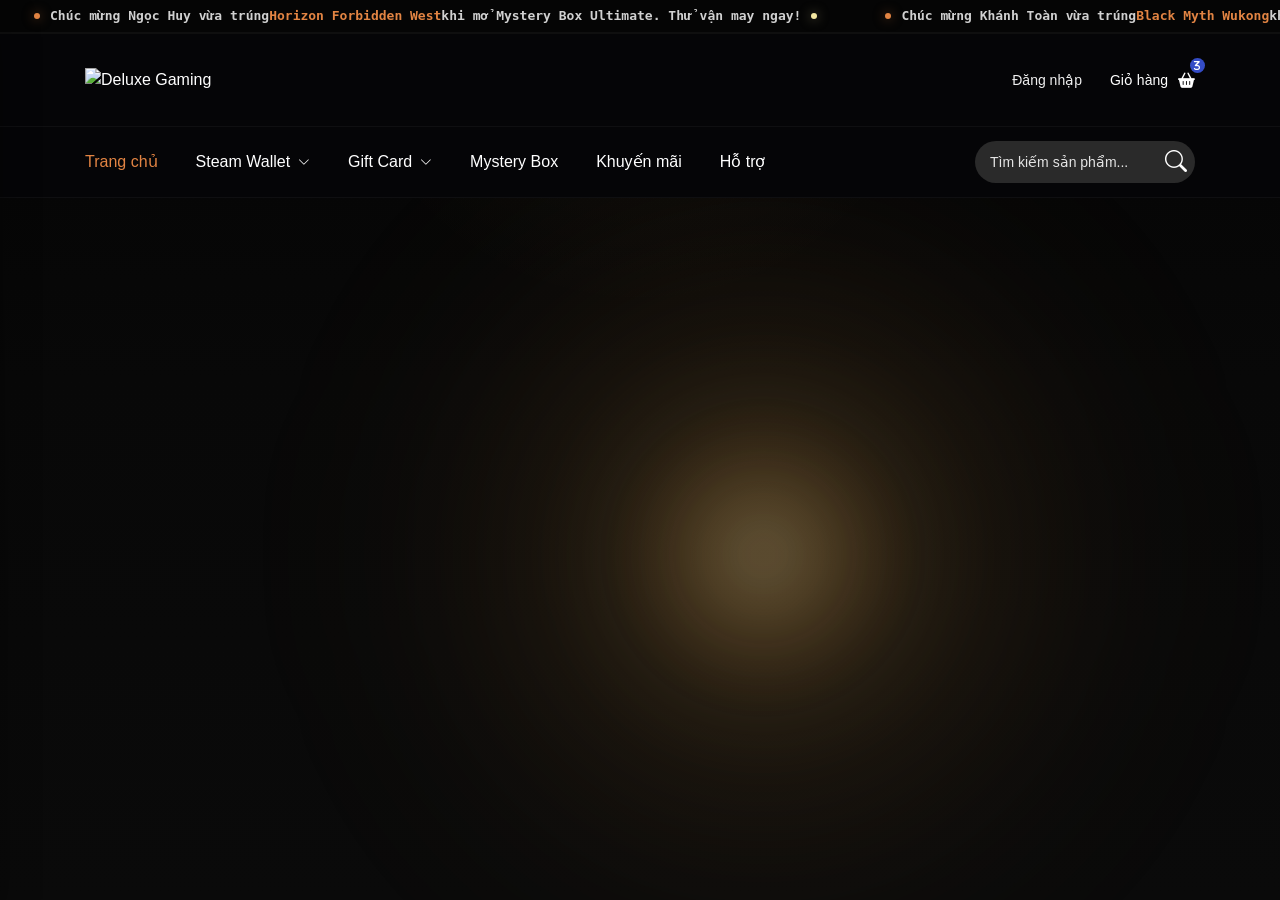
==== index.html @ 5db1a5bf "Add animated ambient glow background effect" ====
<!doctype html>
<html lang="vi">
  <head>
    <meta charset="UTF-8" />
    <meta name="viewport" content="width=device-width, initial-scale=1.0" />
    <title>Deluxe Gaming</title>
    <link rel="icon" type="image/png" href="./assets/img/logo.png" />

    <link
      href="https://cdn.jsdelivr.net/npm/bootstrap@5.3.3/dist/css/bootstrap.min.css"
      rel="stylesheet"
    />
    <link
      rel="stylesheet"
      href="https://cdn.jsdelivr.net/npm/bootstrap-icons@1.11.3/font/bootstrap-icons.min.css"
    />
    <link
      rel="stylesheet"
      href="https://cdnjs.cloudflare.com/ajax/libs/font-awesome/6.5.2/css/all.min.css"
    />

    <link rel="stylesheet" href="style.css" />
  </head>
  <body>
    <div class="ambient-glow" aria-hidden="true">
      <span class="ambient-glow__halo"></span>
      <span class="ambient-glow__core"></span>
    </div>

    <div class="page-shell">
      <header id="header" class="header-wrapper">
      <div id="top-bar" class="header-top hide-for-sticky nav-dark">
        <div class="topbar">
          <div class="marquee" aria-label="Thông báo người dùng trúng thưởng">
            <div class="marquee-track">
              <span class="marquee-item">
                Chúc mừng Ngọc Huy vừa trúng
                <strong>Horizon Forbidden West</strong> khi mở Mystery Box
                Ultimate. Thử vận may ngay!
              </span>
              <span class="marquee-item">
                Chúc mừng Khánh Toàn vừa trúng
                <strong>Black Myth Wukong</strong> khi mở Mystery Box Ultimate.
                Thử vận may ngay!
              </span>
              <span class="marquee-item">
                Chúc mừng Minh Khang vừa trúng
                <strong>Assassin's Creed Mirage</strong> khi mở Mystery Box
                Ultimate. Thử vận may ngay!
              </span>
              <span class="marquee-item">
                Chúc mừng Quốc Bảo vừa trúng
                <strong>God of War Ragnarok</strong> khi mở Mystery Box
                Ultimate. Thử vận may ngay!
              </span>

              <span class="marquee-item">
                Chúc mừng Ngọc Huy vừa trúng
                <strong>Horizon Forbidden West</strong> khi mở Mystery Box
                Ultimate. Thử vận may ngay!
              </span>
              <span class="marquee-item">
                Chúc mừng Khánh Toàn vừa trúng
                <strong>Black Myth Wukong</strong> khi mở Mystery Box Ultimate.
                Thử vận may ngay!
              </span>
              <span class="marquee-item">
                Chúc mừng Minh Khang vừa trúng
                <strong>Assassin's Creed Mirage</strong> khi mở Mystery Box
                Ultimate. Thử vận may ngay!
              </span>
              <span class="marquee-item">
                Chúc mừng Quốc Bảo vừa trúng
                <strong>God of War Ragnarok</strong> khi mở Mystery Box
                Ultimate. Thử vận may ngay!
              </span>
            </div>
          </div>
        </div>
      </div>

      <div id="masthead" class="header-main hide-for-sticky nav-dark">
        <div
          class="header-inner flex-row container logo-left medium-logo-center"
          role="navigation"
          aria-label="Điều hướng chính"
        >
          <div class="flex-col show-for-medium flex-left">
            <ul class="mobile-nav nav nav-left">
              <li class="nav-icon has-icon">
                <button
                  id="mobileMenuToggle"
                  class="menu-toggle-btn"
                  type="button"
                  aria-label="Mở menu"
                  aria-controls="mobileDrawer"
                  aria-expanded="false"
                >
                  <i class="bi bi-list"></i>
                </button>
              </li>
            </ul>
          </div>

          <div id="logo" class="flex-col logo">
            <a href="/" title="Deluxe Gaming" rel="home" class="logo-link">
              <img
                src="https://deluxegaming.vn/wp-content/uploads/2025/11/logo-deluxe-1024x202.png"
                alt="Deluxe Gaming"
                class="header_logo header-logo"
              />
            </a>
          </div>

          <div class="flex-col hide-for-medium flex-left flex-grow">
            <ul class="header-nav header-nav-main nav nav-left"></ul>
          </div>

          <div class="flex-col hide-for-medium flex-right">
            <ul class="header-nav header-nav-main nav nav-right">
              <li class="account-item has-icon">
                <a
                  href="#"
                  class="nav-top-link nav-top-not-logged-in is-small"
                  title="Đăng nhập"
                >
                  <span>Đăng nhập</span>
                </a>
              </li>

              <li class="cart-item has-icon">
                <div class="header-button">
                  <a
                    href="#"
                    class="header-cart-link icon primary button circle is-small"
                    title="Giỏ hàng"
                  >
                    <span class="header-cart-title">Giỏ hàng</span>
                    <i
                      class="fa-solid fa-basket-shopping"
                      data-icon-label="3"
                    ></i>
                  </a>
                </div>
              </li>
            </ul>
          </div>

          <div class="flex-col show-for-medium flex-right">
            <ul class="mobile-nav nav nav-right">
              <li class="cart-item has-icon">
                <div class="header-button">
                  <a
                    href="#"
                    class="header-cart-link icon primary button circle is-small mobile-cart"
                    title="Giỏ hàng"
                  >
                    <i
                      class="fa-solid fa-basket-shopping"
                      data-icon-label="3"
                    ></i>
                  </a>
                </div>
              </li>
            </ul>
          </div>
        </div>
      </div>

      <div class="header-bottom">
        <div class="container wide-nav-inner">
          <nav class="wide-nav-nav" aria-label="Danh mục sản phẩm">
            <ul class="header-bottom-nav">
              <li>
                <a href="#" class="nav-link-item active">Trang chủ</a>
              </li>
              <li class="has-dropdown">
                <button class="nav-link-item dropdown-toggle-btn" type="button">
                  Steam Wallet
                  <i class="bi bi-chevron-down"></i>
                </button>
                <ul class="dropdown-menu-custom">
                  <li><a href="#">Nạp Steam 50K - 100K</a></li>
                  <li><a href="#">Nạp Steam 200K - 500K</a></li>
                  <li><a href="#">Nạp Steam Premium</a></li>
                </ul>
              </li>
              <li class="has-dropdown">
                <button class="nav-link-item dropdown-toggle-btn" type="button">
                  Gift Card
                  <i class="bi bi-chevron-down"></i>
                </button>
                <ul class="dropdown-menu-custom">
                  <li><a href="#">Google Play</a></li>
                  <li><a href="#">iTunes</a></li>
                  <li><a href="#">PlayStation</a></li>
                </ul>
              </li>
              <li>
                <a href="#" class="nav-link-item">Mystery Box</a>
              </li>
              <li>
                <a href="#" class="nav-link-item">Khuyến mãi</a>
              </li>
              <li>
                <a href="#" class="nav-link-item">Hỗ trợ</a>
              </li>
            </ul>
          </nav>

          <div class="search-area">
            <form class="searchform" action="#" method="get">
              <div class="searchform-wrapper">
                <input
                  class="search-field"
                  type="search"
                  placeholder="Tìm kiếm sản phẩm..."
                  aria-label="Tìm kiếm sản phẩm"
                />
                <button class="search-submit" type="submit" aria-label="Tìm">
                  <i class="bi bi-search"></i>
                </button>
              </div>
            </form>
          </div>
        </div>
      </div>
    </header>

    <div id="mobileOverlay" class="mobile-menu-overlay"></div>

    <aside
      id="mobileDrawer"
      class="mobile-menu-drawer"
      aria-hidden="true"
      aria-label="Menu di động"
    >
      <div class="mobile-drawer-header">
        <span>Danh mục</span>
        <button id="closeDrawer" type="button" aria-label="Đóng menu">
          <i class="bi bi-x-lg"></i>
        </button>
      </div>

      <form class="searchform mobile-searchform" action="#" method="get">
        <div class="searchform-wrapper mobile-search-wrapper">
          <input
            class="search-field"
            type="search"
            placeholder="Tìm game, thẻ nạp..."
            aria-label="Tìm trên menu di động"
          />
          <button class="search-submit" type="submit" aria-label="Tìm">
            <i class="bi bi-search"></i>
          </button>
        </div>
      </form>

      <nav class="mobile-drawer-nav" aria-label="Điều hướng di động">
        <ul>
          <li><a href="#">Trang chủ</a></li>
          <li>
            <button
              class="mobile-dropdown-toggle"
              type="button"
              aria-expanded="false"
            >
              Steam Wallet
              <i class="bi bi-chevron-down"></i>
            </button>
            <div class="mobile-submenu">
              <a href="#">Nạp Steam 50K - 100K</a>
              <a href="#">Nạp Steam 200K - 500K</a>
              <a href="#">Nạp Steam Premium</a>
            </div>
          </li>
          <li><a href="#">Gift Card</a></li>
          <li><a href="#">Mystery Box</a></li>
          <li><a href="#">Khuyến mãi</a></li>
          <li><a href="#">Đăng nhập</a></li>
        </ul>
      </nav>
    </aside>
    </div>

    <script src="https://cdn.jsdelivr.net/npm/bootstrap@5.3.3/dist/js/bootstrap.bundle.min.js"></script>
    <script src="script.js"></script>
  </body>
</html>
---- style.css ----
* {
  margin: 0;
  padding: 0;
  box-sizing: border-box;
}

:root {
  --bg: #0a0a0a;
  --bg-2: #101010;
  --bg-3: #171717;
  --bg-4: #232323;
  --line: rgba(255, 255, 255, 0.08);
  --line-soft: rgba(255, 255, 255, 0.04);
  --text: #ffffff;
  --muted: #b9b9b9;
  --accent: #e28443;
  --accent-strong: #ff9b54;
  --badge: #344cc6;
  --shadow: 0 18px 38px rgba(0, 0, 0, 0.32);
  --glow-x: 50vw;
  --glow-y: 56vh;
  --glow-scale: 1;
  --glow-opacity: 0.42;
}

html,
body {
  color: var(--text);
  font-family: Arial, Helvetica, sans-serif;
}

html {
  background: #050505;
}

body {
  position: relative;
  min-height: 100vh;
  overflow-x: hidden;
  background:
    radial-gradient(circle at 50% 0%, rgba(255, 189, 94, 0.05), transparent 28%),
    linear-gradient(180deg, #040404 0%, #080808 42%, #0a0a0a 100%);
  isolation: isolate;
}

a {
  color: inherit;
  text-decoration: none;
}

ul {
  list-style: none;
  margin-bottom: 0;
  padding-left: 0;
}

button,
input {
  font: inherit;
}

button {
  cursor: pointer;
}

img {
  max-width: 100%;
}

.page-shell {
  position: relative;
  z-index: 1;
}

.ambient-glow {
  position: fixed;
  inset: 0;
  pointer-events: none;
  overflow: hidden;
  z-index: 0;
}

.ambient-glow__halo,
.ambient-glow__core {
  position: absolute;
  top: 0;
  left: 0;
  border-radius: 50%;
  mix-blend-mode: screen;
  will-change: transform, opacity;
}

.ambient-glow__halo {
  width: clamp(520px, 48vw, 860px);
  aspect-ratio: 1;
  background: radial-gradient(
    circle,
    rgba(255, 216, 143, 0.26) 0%,
    rgba(255, 185, 82, 0.18) 24%,
    rgba(214, 136, 47, 0.11) 44%,
    rgba(0, 0, 0, 0) 72%
  );
  filter: blur(74px);
  opacity: calc(var(--glow-opacity) + 0.12);
  transform: translate3d(
      calc(var(--glow-x) - 50%),
      calc(var(--glow-y) - 50%),
      0
    )
    scale(calc(var(--glow-scale) + 0.16));
}

.ambient-glow__core {
  width: clamp(260px, 24vw, 460px);
  aspect-ratio: 1;
  background: radial-gradient(
    circle,
    rgba(255, 239, 188, 0.65) 0%,
    rgba(255, 208, 118, 0.46) 16%,
    rgba(255, 176, 76, 0.28) 34%,
    rgba(214, 132, 39, 0.12) 54%,
    rgba(0, 0, 0, 0) 76%
  );
  filter: blur(34px);
  opacity: var(--glow-opacity);
  transform: translate3d(
      calc(var(--glow-x) - 50%),
      calc(var(--glow-y) - 50%),
      0
    )
    scale(var(--glow-scale));
}

.header-wrapper {
  width: 100%;
  background: var(--bg);
}

.container {
  max-width: 1140px;
}

.header-top,
.topbar {
  background: #050505;
  border-bottom: 1px solid var(--line-soft);
  overflow: hidden;
}

.marquee {
  width: 100%;
  height: 32px;
  display: flex;
  align-items: center;
  overflow: hidden;
  white-space: nowrap;
}

.marquee-track {
  display: inline-flex;
  align-items: center;
  min-width: max-content;
  animation: marqueeMove 42s linear infinite;
}

.marquee:hover .marquee-track {
  animation-play-state: paused;
}

.marquee-item {
  position: relative;
  display: inline-flex;
  align-items: center;
  padding: 0 34px;
  font-size: 13px;
  font-weight: 600;
  color: #d0d0d0;
  font-family: monospace;
}

.marquee-item::before,
.marquee-item::after {
  content: "";
  width: 6px;
  height: 6px;
  border-radius: 50%;
  background: var(--accent);
  box-shadow: 0 0 12px rgba(226, 132, 67, 0.55);
}

.marquee-item::before {
  margin-right: 10px;
}

.marquee-item::after {
  margin-left: 10px;
  background: #f3e7a1;
  box-shadow: 0 0 12px rgba(243, 231, 161, 0.5);
}

.marquee-item strong {
  color: var(--accent);
}

@keyframes marqueeMove {
  from {
    transform: translateX(0);
  }

  to {
    transform: translateX(-50%);
  }
}

.flex-row {
  display: flex;
  flex-flow: row nowrap;
  align-items: center;
}

.flex-col {
  max-height: 100%;
}

.flex-left {
  margin-right: auto;
}

.flex-right {
  margin-left: auto;
}

.flex-grow {
  flex: 1 1 auto;
}

.hide-for-medium {
  display: block;
}

.show-for-medium {
  display: none;
}

.has-icon {
  display: flex;
  align-items: center;
}

.is-small {
  font-size: 1rem;
}

.logo-left .logo {
  margin-right: 18px;
}

.header-main {
  background-color: #050507;
}

.header-inner {
  min-height: 92px;
  padding-left: 15px;
  padding-right: 15px;
}

#logo {
  flex: 0 0 auto;
}

.logo-link {
  display: inline-flex;
  align-items: center;
}

.header_logo,
.header-logo {
  display: block;
  width: 300px;
  height: auto;
}

.header-nav,
.mobile-nav {
  display: flex;
  align-items: center;
  gap: 22px;
}

.nav-right {
  gap: 28px;
}

.nav-top-link {
  color: #efefef;
  font-size: 14px;
  font-weight: 500;
  transition: color 0.25s ease;
}

.nav-top-link:hover,
.nav-top-link:focus-visible {
  color: var(--accent);
}

.header-button {
  display: flex;
  align-items: center;
}

.header-cart-link {
  display: inline-flex;
  align-items: center;
  gap: 10px;
  position: relative;
  color: #ffffff;
}

.header-cart-title {
  font-size: 14px;
  font-weight: 500;
}

.header-cart-link i[data-icon-label] {
  position: relative;
  font-size: 15px;
  line-height: 1;
  display: inline-flex;
  align-items: center;
  justify-content: center;
  color: #ffffff;
}

.header-cart-link i[data-icon-label]::after {
  content: attr(data-icon-label);
  position: absolute;
  top: -15px;
  right: -10px;
  width: 15px;
  height: 15px;
  border-radius: 50%;
  background: var(--badge);
  color: #ffffff;
  display: flex;
  align-items: center;
  justify-content: center;
  font-size: 10px;
  font-weight: 600;
  line-height: 1;
  text-align: center;
}

.menu-toggle-btn {
  width: 42px;
  height: 42px;
  border: none;
  border-radius: 12px;
  background: #111111;
  color: #ffffff;
  display: inline-flex;
  align-items: center;
  justify-content: center;
  transition: background 0.2s ease, transform 0.2s ease;
}

.menu-toggle-btn:hover,
.menu-toggle-btn:focus-visible {
  background: #1c1c1c;
  transform: translateY(-1px);
}

.menu-toggle-btn i {
  font-size: 22px;
}

.header-bottom {
  background-color: #050507;
  border-top: 1px solid var(--line-soft);
  border-bottom: 1px solid var(--line-soft);
}

.wide-nav-inner {
  min-height: 70px;
  display: flex;
  align-items: center;
  justify-content: space-between;
  gap: 28px;
  padding-left: 15px;
  padding-right: 15px;
}

.wide-nav-nav {
  flex: 1 1 auto;
}

.header-bottom-nav {
  display: flex;
  align-items: center;
  gap: 38px;
}

.header-bottom-nav > li {
  position: relative;
}

.nav-link-item {
  background: transparent;
  border: none;
  color: #ffffff;
  font-size: 16px;
  font-weight: 500;
  padding: 22px 0;
  display: inline-flex;
  align-items: center;
  gap: 8px;
  transition: color 0.25s ease;
}

.nav-link-item:hover,
.nav-link-item:focus-visible,
.nav-link-item.active {
  color: var(--accent);
}

.dropdown-toggle-btn i {
  font-size: 12px;
}

.dropdown-menu-custom {
  position: absolute;
  top: calc(100% + 6px);
  left: 0;
  min-width: 220px;
  background: var(--bg-3);
  border: 1px solid var(--line);
  border-radius: 12px;
  padding: 10px 0;
  opacity: 0;
  visibility: hidden;
  transform: translateY(10px);
  transition: opacity 0.25s ease, transform 0.25s ease, visibility 0.25s ease;
  z-index: 30;
  box-shadow: var(--shadow);
}

.has-dropdown:hover .dropdown-menu-custom,
.has-dropdown:focus-within .dropdown-menu-custom {
  opacity: 1;
  visibility: visible;
  transform: translateY(0);
}

.dropdown-menu-custom li a {
  display: block;
  padding: 11px 16px;
  color: #dddddd;
  font-size: 14px;
  transition: background 0.2s ease, color 0.2s ease;
}

.dropdown-menu-custom li a:hover,
.dropdown-menu-custom li a:focus-visible {
  background: #202020;
  color: var(--accent);
}

.search-area {
  flex-shrink: 0;
}

.searchform {
  margin: 0;
}

.searchform-wrapper {
  width: 220px;
  height: 42px;
  border-radius: 999px;
  background: #2a2a2a;
  display: flex;
  align-items: center;
  overflow: hidden;
  padding: 0 8px 0 14px;
  border: 1px solid transparent;
  transition: border-color 0.2s ease, background 0.2s ease;
}

.searchform-wrapper:focus-within {
  border-color: rgba(226, 132, 67, 0.45);
  background: #303030;
}

.search-field {
  flex: 1;
  background: transparent;
  border: none;
  outline: none;
  color: #ffffff;
  font-size: 14px;
}

.search-field::placeholder {
  color: #efefef;
  opacity: 0.95;
}

.search-submit {
  width: 34px;
  height: 34px;
  border: none;
  background: transparent;
  color: #ffffff;
  display: inline-flex;
  align-items: center;
  justify-content: center;
}

.search-submit i {
  font-size: 22px;
}

.mobile-menu-overlay {
  position: fixed;
  inset: 0;
  background: rgba(0, 0, 0, 0.45);
  opacity: 0;
  visibility: hidden;
  transition: opacity 0.25s ease, visibility 0.25s ease;
  z-index: 998;
}

.mobile-menu-overlay.active {
  opacity: 1;
  visibility: visible;
}

.mobile-menu-drawer {
  position: fixed;
  top: 0;
  left: 0;
  width: min(320px, 86vw);
  height: 100vh;
  background: #111111;
  transform: translateX(-100%);
  transition: transform 0.28s ease;
  z-index: 999;
  padding: 18px 16px 26px;
  overflow-y: auto;
  border-right: 1px solid var(--line);
  box-shadow: var(--shadow);
}

.mobile-menu-drawer.active {
  transform: translateX(0);
}

.mobile-drawer-header {
  display: flex;
  align-items: center;
  justify-content: space-between;
  margin-bottom: 18px;
}

.mobile-drawer-header span {
  font-size: 18px;
  font-weight: 700;
}

.mobile-drawer-header button {
  width: 40px;
  height: 40px;
  border: none;
  border-radius: 10px;
  background: #1a1a1a;
  color: #ffffff;
}

.mobile-searchform {
  margin-bottom: 14px;
}

.mobile-search-wrapper {
  width: 100%;
}

.mobile-drawer-nav ul {
  display: flex;
  flex-direction: column;
  gap: 8px;
}

.mobile-drawer-nav a,
.mobile-dropdown-toggle {
  width: 100%;
  border: none;
  background: transparent;
  color: #ffffff;
  padding: 14px 10px;
  border-radius: 10px;
  display: flex;
  align-items: center;
  justify-content: space-between;
  text-align: left;
  font-size: 15px;
  font-weight: 500;
  transition: background 0.2s ease, color 0.2s ease;
}

.mobile-drawer-nav a:hover,
.mobile-drawer-nav a:focus-visible,
.mobile-dropdown-toggle:hover,
.mobile-dropdown-toggle:focus-visible {
  background: #1a1a1a;
}

.mobile-dropdown-toggle i {
  transition: transform 0.2s ease;
}

.mobile-dropdown-toggle.open i {
  transform: rotate(180deg);
}

.mobile-submenu {
  display: none;
  padding-left: 10px;
}

.mobile-submenu.show {
  display: block;
}

.mobile-submenu a {
  color: #d0d0d0;
  padding: 11px 10px;
}

@media (max-width: 991.98px) {
  .hide-for-medium {
    display: none !important;
  }

  .show-for-medium {
    display: block !important;
  }

  .medium-logo-center {
    justify-content: space-between;
  }

  .header-inner {
    min-height: 86px;
  }

  .header_logo,
  .header-logo {
    width: 220px;
  }

  .wide-nav-inner {
    min-height: 62px;
  }

  .header-bottom-nav {
    gap: 24px;
    overflow-x: auto;
    scrollbar-width: none;
  }

  .header-bottom-nav::-webkit-scrollbar {
    display: none;
  }

  .searchform-wrapper {
    width: 180px;
  }
}

@media (max-width: 767.98px) {
  .header-bottom {
    display: none;
  }

  .header-inner {
    min-height: 78px;
  }

  .header_logo,
  .header-logo {
    width: 180px;
  }

  .marquee {
    height: 30px;
  }

  .marquee-item {
    font-size: 12px;
    padding: 0 22px;
  }
}

@media (max-width: 575.98px) {
  .container {
    padding-left: 12px;
    padding-right: 12px;
  }

  .header_logo,
  .header-logo {
    width: 165px;
  }

  .menu-toggle-btn {
    width: 40px;
    height: 40px;
  }

  .header-cart-link.mobile-cart {
    min-height: 44px;
    padding: 0 12px;
    border-radius: 14px;
  }

  .header-cart-link.mobile-cart i[data-icon-label] {
    font-size: 18px;
  }

  .header-cart-link.mobile-cart i[data-icon-label]::after {
    min-width: 22px;
    height: 22px;
    top: -9px;
    right: -10px;
    font-size: 11px;
  }
}
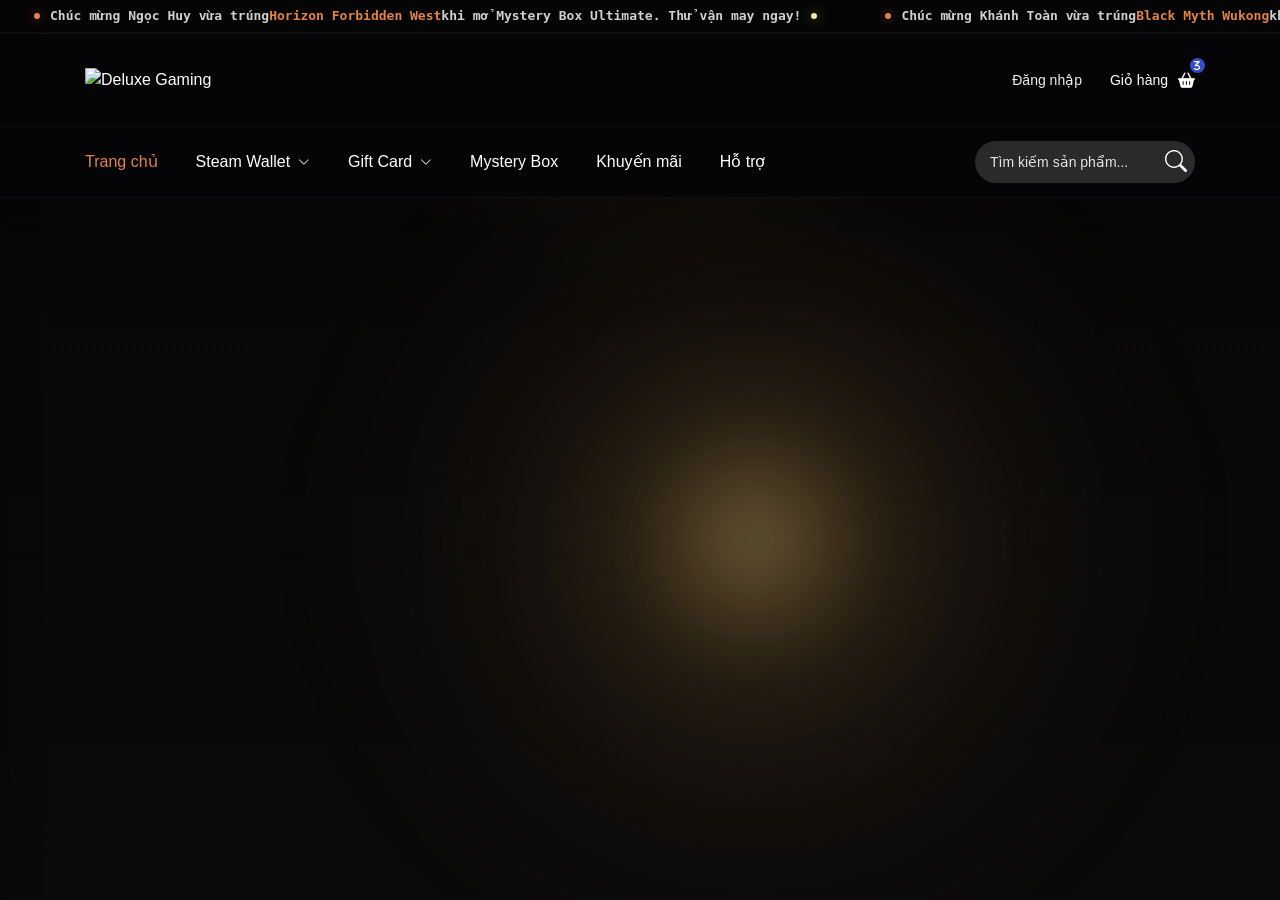
==== commit 34deb628: "add input mobile" ====
--- a/index.html
+++ b/index.html
@@ -164,6 +164,28 @@
               </li>
             </ul>
           </div>
+        </div>
+      </div>
+
+      <div class="mobile-header-search show-on-mobile-search">
+        <div class="container mobile-header-search-inner">
+          <form class="mobile-header-search-form" action="#" method="get">
+            <div class="mobile-header-search-shell">
+              <input
+                class="mobile-header-search-input"
+                type="search"
+                placeholder="Tìm kiếm..."
+                aria-label="Tìm kiếm trên giao diện di động"
+              />
+              <button
+                class="mobile-header-search-button"
+                type="submit"
+                aria-label="Tìm"
+              >
+                <i class="bi bi-search"></i>
+              </button>
+            </div>
+          </form>
         </div>
       </div>
 
--- a/style.css
+++ b/style.css
@@ -242,6 +242,10 @@
   display: none;
 }
 
+.show-on-mobile-search {
+  display: none;
+}
+
 .has-icon {
   display: flex;
   align-items: center;
@@ -378,6 +382,21 @@
   background-color: #050507;
   border-top: 1px solid var(--line-soft);
   border-bottom: 1px solid var(--line-soft);
+}
+
+.mobile-header-search {
+  background: #050507;
+}
+
+.mobile-header-search-inner {
+  padding-top: 14px;
+  padding-bottom: 12px;
+}
+
+.mobile-header-search-form {
+  display: block;
+  width: 100%;
+  margin: 0;
 }
 
 .wide-nav-inner {
@@ -491,6 +510,59 @@
   background: #303030;
 }
 
+.mobile-header-search-shell {
+  width: 100%;
+  min-height: 54px;
+  border-radius: 999px;
+  background: #3b3b3b;
+  border: 1px solid rgba(255, 255, 255, 0.14);
+  display: grid;
+  grid-template-columns: minmax(0, 1fr) 48px;
+  align-items: center;
+  gap: 6px;
+  padding: 0 10px 0 16px;
+  box-shadow:
+    inset 0 1px 0 rgba(255, 255, 255, 0.04),
+    0 8px 18px rgba(0, 0, 0, 0.18);
+}
+
+.mobile-header-search-shell:focus-within {
+  background: #444444;
+  border-color: rgba(255, 214, 137, 0.3);
+}
+
+.mobile-header-search-input {
+  min-width: 0;
+  width: 100%;
+  background: transparent;
+  border: none;
+  outline: none;
+  font-size: 17px;
+  font-weight: 600;
+  color: #ffffff;
+}
+
+.mobile-header-search-input::placeholder {
+  color: rgba(255, 255, 255, 0.94);
+  opacity: 1;
+}
+
+.mobile-header-search-button {
+  width: 48px;
+  height: 48px;
+  border: none;
+  background: transparent;
+  color: #ffffff;
+  display: inline-flex;
+  align-items: center;
+  justify-content: center;
+  border-radius: 50%;
+}
+
+.mobile-header-search-button i {
+  font-size: 28px;
+}
+
 .search-field {
   flex: 1;
   background: transparent;
@@ -678,12 +750,18 @@
 }
 
 @media (max-width: 767.98px) {
+  .show-on-mobile-search {
+    display: block;
+  }
+
   .header-bottom {
     display: none;
   }
 
   .header-inner {
     min-height: 78px;
+    padding-left: 10px;
+    padding-right: 10px;
   }
 
   .header_logo,
@@ -709,12 +787,36 @@
 
   .header_logo,
   .header-logo {
-    width: 165px;
+    width: 172px;
   }
 
   .menu-toggle-btn {
     width: 40px;
     height: 40px;
+  }
+
+  .mobile-header-search-inner {
+    padding-top: 12px;
+    padding-bottom: 10px;
+  }
+
+  .mobile-header-search-shell {
+    min-height: 50px;
+    padding-left: 14px;
+    padding-right: 10px;
+  }
+
+  .mobile-header-search-input {
+    font-size: 15px;
+  }
+
+  .mobile-header-search-button {
+    width: 40px;
+    height: 40px;
+  }
+
+  .mobile-header-search-button i {
+    font-size: 24px;
   }
 
   .header-cart-link.mobile-cart {
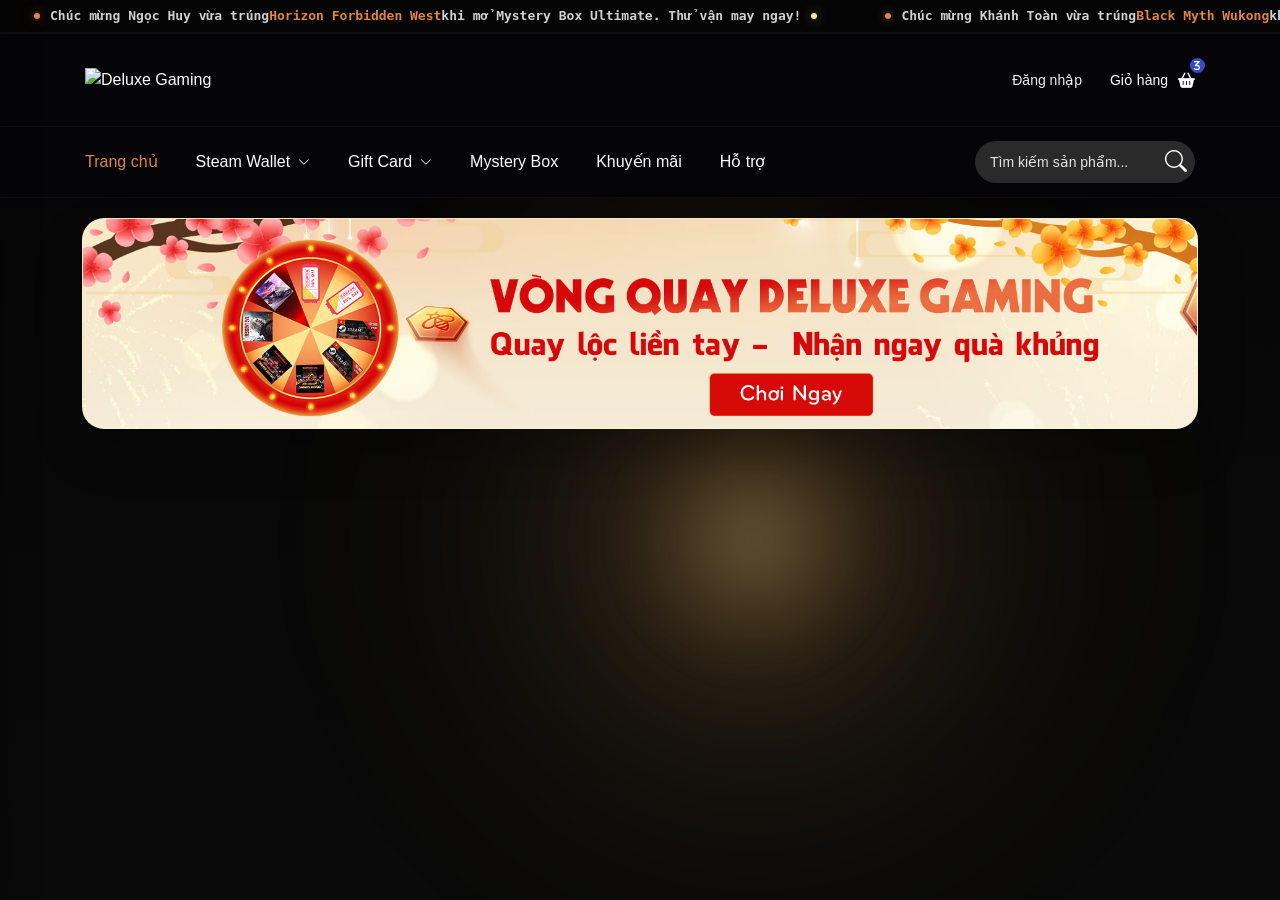
==== commit 43676c08: "add banner" ====
--- a/index.html
+++ b/index.html
@@ -248,6 +248,20 @@
         </div>
       </div>
     </header>
+
+    <main class="homepage-main">
+      <section class="hero-banner-section" aria-label="Banner vòng quay Deluxe Gaming">
+        <div class="container hero-banner-wrap">
+          <a href="#" class="hero-banner-link" aria-label="Mở banner vòng quay Deluxe Gaming">
+            <img
+              src="./assets/img/banner.png"
+              alt="Vòng quay Deluxe Gaming - Quay lộc liền tay, nhận ngay quà khủng"
+              class="hero-banner-image"
+            />
+          </a>
+        </div>
+      </section>
+    </main>
 
     <div id="mobileOverlay" class="mobile-menu-overlay"></div>
 
--- a/style.css
+++ b/style.css
@@ -1,839 +1,882 @@
 * {
-  margin: 0;
-  padding: 0;
-  box-sizing: border-box;
+    margin: 0;
+    padding: 0;
+    box-sizing: border-box;
 }
 
 :root {
-  --bg: #0a0a0a;
-  --bg-2: #101010;
-  --bg-3: #171717;
-  --bg-4: #232323;
-  --line: rgba(255, 255, 255, 0.08);
-  --line-soft: rgba(255, 255, 255, 0.04);
-  --text: #ffffff;
-  --muted: #b9b9b9;
-  --accent: #e28443;
-  --accent-strong: #ff9b54;
-  --badge: #344cc6;
-  --shadow: 0 18px 38px rgba(0, 0, 0, 0.32);
-  --glow-x: 50vw;
-  --glow-y: 56vh;
-  --glow-scale: 1;
-  --glow-opacity: 0.42;
+    --bg: #0a0a0a;
+    --bg-2: #101010;
+    --bg-3: #171717;
+    --bg-4: #232323;
+    --line: rgba(255, 255, 255, 0.08);
+    --line-soft: rgba(255, 255, 255, 0.04);
+    --text: #ffffff;
+    --muted: #b9b9b9;
+    --accent: #e28443;
+    --accent-strong: #ff9b54;
+    --badge: #344cc6;
+    --shadow: 0 18px 38px rgba(0, 0, 0, 0.32);
+    --glow-x: 50vw;
+    --glow-y: 56vh;
+    --glow-scale: 1;
+    --glow-opacity: 0.42;
 }
 
 html,
 body {
-  color: var(--text);
-  font-family: Arial, Helvetica, sans-serif;
+    color: var(--text);
+    font-family: Arial, Helvetica, sans-serif;
 }
 
 html {
-  background: #050505;
+    background: #050505;
 }
 
 body {
-  position: relative;
-  min-height: 100vh;
-  overflow-x: hidden;
-  background:
-    radial-gradient(circle at 50% 0%, rgba(255, 189, 94, 0.05), transparent 28%),
-    linear-gradient(180deg, #040404 0%, #080808 42%, #0a0a0a 100%);
-  isolation: isolate;
+    position: relative;
+    min-height: 100vh;
+    overflow-x: hidden;
+    background:
+        radial-gradient(circle at 50% 0%, rgba(255, 189, 94, 0.05), transparent 28%),
+        linear-gradient(180deg, #040404 0%, #080808 42%, #0a0a0a 100%);
+    isolation: isolate;
 }
 
 a {
-  color: inherit;
-  text-decoration: none;
+    color: inherit;
+    text-decoration: none;
 }
 
 ul {
-  list-style: none;
-  margin-bottom: 0;
-  padding-left: 0;
+    list-style: none;
+    margin-bottom: 0;
+    padding-left: 0;
 }
 
 button,
 input {
-  font: inherit;
+    font: inherit;
 }
 
 button {
-  cursor: pointer;
+    cursor: pointer;
 }
 
 img {
-  max-width: 100%;
+    max-width: 100%;
 }
 
 .page-shell {
-  position: relative;
-  z-index: 1;
+    position: relative;
+    z-index: 1;
 }
 
 .ambient-glow {
-  position: fixed;
-  inset: 0;
-  pointer-events: none;
-  overflow: hidden;
-  z-index: 0;
+    position: fixed;
+    inset: 0;
+    pointer-events: none;
+    overflow: hidden;
+    z-index: 0;
 }
 
 .ambient-glow__halo,
 .ambient-glow__core {
-  position: absolute;
-  top: 0;
-  left: 0;
-  border-radius: 50%;
-  mix-blend-mode: screen;
-  will-change: transform, opacity;
+    position: absolute;
+    top: 0;
+    left: 0;
+    border-radius: 50%;
+    mix-blend-mode: screen;
+    will-change: transform, opacity;
 }
 
 .ambient-glow__halo {
-  width: clamp(520px, 48vw, 860px);
-  aspect-ratio: 1;
-  background: radial-gradient(
-    circle,
-    rgba(255, 216, 143, 0.26) 0%,
-    rgba(255, 185, 82, 0.18) 24%,
-    rgba(214, 136, 47, 0.11) 44%,
-    rgba(0, 0, 0, 0) 72%
-  );
-  filter: blur(74px);
-  opacity: calc(var(--glow-opacity) + 0.12);
-  transform: translate3d(
-      calc(var(--glow-x) - 50%),
-      calc(var(--glow-y) - 50%),
-      0
-    )
-    scale(calc(var(--glow-scale) + 0.16));
+    width: clamp(520px, 48vw, 860px);
+    aspect-ratio: 1;
+    background: radial-gradient(circle,
+            rgba(255, 216, 143, 0.26) 0%,
+            rgba(255, 185, 82, 0.18) 24%,
+            rgba(214, 136, 47, 0.11) 44%,
+            rgba(0, 0, 0, 0) 72%);
+    filter: blur(74px);
+    opacity: calc(var(--glow-opacity) + 0.12);
+    transform: translate3d(calc(var(--glow-x) - 50%),
+            calc(var(--glow-y) - 50%),
+            0) scale(calc(var(--glow-scale) + 0.16));
 }
 
 .ambient-glow__core {
-  width: clamp(260px, 24vw, 460px);
-  aspect-ratio: 1;
-  background: radial-gradient(
-    circle,
-    rgba(255, 239, 188, 0.65) 0%,
-    rgba(255, 208, 118, 0.46) 16%,
-    rgba(255, 176, 76, 0.28) 34%,
-    rgba(214, 132, 39, 0.12) 54%,
-    rgba(0, 0, 0, 0) 76%
-  );
-  filter: blur(34px);
-  opacity: var(--glow-opacity);
-  transform: translate3d(
-      calc(var(--glow-x) - 50%),
-      calc(var(--glow-y) - 50%),
-      0
-    )
-    scale(var(--glow-scale));
+    width: clamp(260px, 24vw, 460px);
+    aspect-ratio: 1;
+    background: radial-gradient(circle,
+            rgba(255, 239, 188, 0.65) 0%,
+            rgba(255, 208, 118, 0.46) 16%,
+            rgba(255, 176, 76, 0.28) 34%,
+            rgba(214, 132, 39, 0.12) 54%,
+            rgba(0, 0, 0, 0) 76%);
+    filter: blur(34px);
+    opacity: var(--glow-opacity);
+    transform: translate3d(calc(var(--glow-x) - 50%),
+            calc(var(--glow-y) - 50%),
+            0) scale(var(--glow-scale));
 }
 
 .header-wrapper {
-  width: 100%;
-  background: var(--bg);
+    width: 100%;
+    background: var(--bg);
 }
 
 .container {
-  max-width: 1140px;
+    max-width: 1140px;
 }
 
 .header-top,
 .topbar {
-  background: #050505;
-  border-bottom: 1px solid var(--line-soft);
-  overflow: hidden;
+    background: #050505;
+    border-bottom: 1px solid var(--line-soft);
+    overflow: hidden;
 }
 
 .marquee {
-  width: 100%;
-  height: 32px;
-  display: flex;
-  align-items: center;
-  overflow: hidden;
-  white-space: nowrap;
+    width: 100%;
+    height: 32px;
+    display: flex;
+    align-items: center;
+    overflow: hidden;
+    white-space: nowrap;
 }
 
 .marquee-track {
-  display: inline-flex;
-  align-items: center;
-  min-width: max-content;
-  animation: marqueeMove 42s linear infinite;
+    display: inline-flex;
+    align-items: center;
+    min-width: max-content;
+    animation: marqueeMove 42s linear infinite;
 }
 
 .marquee:hover .marquee-track {
-  animation-play-state: paused;
+    animation-play-state: paused;
 }
 
 .marquee-item {
-  position: relative;
-  display: inline-flex;
-  align-items: center;
-  padding: 0 34px;
-  font-size: 13px;
-  font-weight: 600;
-  color: #d0d0d0;
-  font-family: monospace;
+    position: relative;
+    display: inline-flex;
+    align-items: center;
+    padding: 0 34px;
+    font-size: 13px;
+    font-weight: 600;
+    color: #d0d0d0;
+    font-family: monospace;
 }
 
 .marquee-item::before,
 .marquee-item::after {
-  content: "";
-  width: 6px;
-  height: 6px;
-  border-radius: 50%;
-  background: var(--accent);
-  box-shadow: 0 0 12px rgba(226, 132, 67, 0.55);
+    content: "";
+    width: 6px;
+    height: 6px;
+    border-radius: 50%;
+    background: var(--accent);
+    box-shadow: 0 0 12px rgba(226, 132, 67, 0.55);
 }
 
 .marquee-item::before {
-  margin-right: 10px;
+    margin-right: 10px;
 }
 
 .marquee-item::after {
-  margin-left: 10px;
-  background: #f3e7a1;
-  box-shadow: 0 0 12px rgba(243, 231, 161, 0.5);
+    margin-left: 10px;
+    background: #f3e7a1;
+    box-shadow: 0 0 12px rgba(243, 231, 161, 0.5);
 }
 
 .marquee-item strong {
-  color: var(--accent);
+    color: var(--accent);
 }
 
 @keyframes marqueeMove {
-  from {
-    transform: translateX(0);
-  }
-
-  to {
-    transform: translateX(-50%);
-  }
+    from {
+        transform: translateX(0);
+    }
+
+    to {
+        transform: translateX(-50%);
+    }
 }
 
 .flex-row {
-  display: flex;
-  flex-flow: row nowrap;
-  align-items: center;
+    display: flex;
+    flex-flow: row nowrap;
+    align-items: center;
 }
 
 .flex-col {
-  max-height: 100%;
+    max-height: 100%;
 }
 
 .flex-left {
-  margin-right: auto;
+    margin-right: auto;
 }
 
 .flex-right {
-  margin-left: auto;
+    margin-left: auto;
 }
 
 .flex-grow {
-  flex: 1 1 auto;
+    flex: 1 1 auto;
 }
 
 .hide-for-medium {
-  display: block;
+    display: block;
 }
 
 .show-for-medium {
-  display: none;
+    display: none;
 }
 
 .show-on-mobile-search {
-  display: none;
+    display: none;
 }
 
 .has-icon {
-  display: flex;
-  align-items: center;
+    display: flex;
+    align-items: center;
 }
 
 .is-small {
-  font-size: 1rem;
+    font-size: 1rem;
 }
 
 .logo-left .logo {
-  margin-right: 18px;
+    margin-right: 18px;
 }
 
 .header-main {
-  background-color: #050507;
+    background-color: #050507;
 }
 
 .header-inner {
-  min-height: 92px;
-  padding-left: 15px;
-  padding-right: 15px;
+    min-height: 92px;
+    padding-left: 15px;
+    padding-right: 15px;
 }
 
 #logo {
-  flex: 0 0 auto;
+    flex: 0 0 auto;
 }
 
 .logo-link {
-  display: inline-flex;
-  align-items: center;
+    display: inline-flex;
+    align-items: center;
 }
 
 .header_logo,
 .header-logo {
-  display: block;
-  width: 300px;
-  height: auto;
+    display: block;
+    width: 300px;
+    height: auto;
 }
 
 .header-nav,
 .mobile-nav {
-  display: flex;
-  align-items: center;
-  gap: 22px;
+    display: flex;
+    align-items: center;
+    gap: 22px;
 }
 
 .nav-right {
-  gap: 28px;
+    gap: 28px;
 }
 
 .nav-top-link {
-  color: #efefef;
-  font-size: 14px;
-  font-weight: 500;
-  transition: color 0.25s ease;
+    color: #efefef;
+    font-size: 14px;
+    font-weight: 500;
+    transition: color 0.25s ease;
 }
 
 .nav-top-link:hover,
 .nav-top-link:focus-visible {
-  color: var(--accent);
+    color: var(--accent);
 }
 
 .header-button {
-  display: flex;
-  align-items: center;
+    display: flex;
+    align-items: center;
 }
 
 .header-cart-link {
-  display: inline-flex;
-  align-items: center;
-  gap: 10px;
-  position: relative;
-  color: #ffffff;
+    display: inline-flex;
+    align-items: center;
+    gap: 10px;
+    position: relative;
+    color: #ffffff;
 }
 
 .header-cart-title {
-  font-size: 14px;
-  font-weight: 500;
+    font-size: 14px;
+    font-weight: 500;
 }
 
 .header-cart-link i[data-icon-label] {
-  position: relative;
-  font-size: 15px;
-  line-height: 1;
-  display: inline-flex;
-  align-items: center;
-  justify-content: center;
-  color: #ffffff;
+    position: relative;
+    font-size: 15px;
+    line-height: 1;
+    display: inline-flex;
+    align-items: center;
+    justify-content: center;
+    color: #ffffff;
 }
 
 .header-cart-link i[data-icon-label]::after {
-  content: attr(data-icon-label);
-  position: absolute;
-  top: -15px;
-  right: -10px;
-  width: 15px;
-  height: 15px;
-  border-radius: 50%;
-  background: var(--badge);
-  color: #ffffff;
-  display: flex;
-  align-items: center;
-  justify-content: center;
-  font-size: 10px;
-  font-weight: 600;
-  line-height: 1;
-  text-align: center;
+    content: attr(data-icon-label);
+    position: absolute;
+    top: -15px;
+    right: -10px;
+    width: 15px;
+    height: 15px;
+    border-radius: 50%;
+    background: var(--badge);
+    color: #ffffff;
+    display: flex;
+    align-items: center;
+    justify-content: center;
+    font-size: 10px;
+    font-weight: 600;
+    line-height: 1;
+    text-align: center;
 }
 
 .menu-toggle-btn {
-  width: 42px;
-  height: 42px;
-  border: none;
-  border-radius: 12px;
-  background: #111111;
-  color: #ffffff;
-  display: inline-flex;
-  align-items: center;
-  justify-content: center;
-  transition: background 0.2s ease, transform 0.2s ease;
+    width: 42px;
+    height: 42px;
+    border: none;
+    border-radius: 12px;
+    background: #111111;
+    color: #ffffff;
+    display: inline-flex;
+    align-items: center;
+    justify-content: center;
+    transition: background 0.2s ease, transform 0.2s ease;
 }
 
 .menu-toggle-btn:hover,
 .menu-toggle-btn:focus-visible {
-  background: #1c1c1c;
-  transform: translateY(-1px);
+    background: #1c1c1c;
+    transform: translateY(-1px);
 }
 
 .menu-toggle-btn i {
-  font-size: 22px;
+    font-size: 22px;
 }
 
 .header-bottom {
-  background-color: #050507;
-  border-top: 1px solid var(--line-soft);
-  border-bottom: 1px solid var(--line-soft);
+    background-color: #050507;
+    border-top: 1px solid var(--line-soft);
+    border-bottom: 1px solid var(--line-soft);
 }
 
 .mobile-header-search {
-  background: #050507;
+    background: #050507;
 }
 
 .mobile-header-search-inner {
-  padding-top: 14px;
-  padding-bottom: 12px;
+    padding-top: 14px;
+    padding-bottom: 12px;
 }
 
 .mobile-header-search-form {
-  display: block;
-  width: 100%;
-  margin: 0;
+    display: block;
+    width: 100%;
+    margin: 0;
+}
+
+.homepage-main {
+    position: relative;
+    z-index: 1;
+}
+
+.hero-banner-section {
+    padding-top: 20px;
+}
+
+.hero-banner-wrap {
+    width: 100%;
+}
+
+.hero-banner-link {
+    display: block;
+    border-radius: 22px;
+    overflow: hidden;
+    background: linear-gradient(180deg, #fff4d7 0%, #f7e9c4 100%);
+    border: 1px solid rgba(255, 235, 201, 0.24);
+    box-shadow: 0 22px 48px rgba(0, 0, 0, 0.24);
+}
+
+.hero-banner-image {
+    display: block;
+    width: 100%;
+    height: auto;
 }
 
 .wide-nav-inner {
-  min-height: 70px;
-  display: flex;
-  align-items: center;
-  justify-content: space-between;
-  gap: 28px;
-  padding-left: 15px;
-  padding-right: 15px;
+    min-height: 70px;
+    display: flex;
+    align-items: center;
+    justify-content: space-between;
+    gap: 28px;
+    padding-left: 15px;
+    padding-right: 15px;
 }
 
 .wide-nav-nav {
-  flex: 1 1 auto;
+    flex: 1 1 auto;
 }
 
 .header-bottom-nav {
-  display: flex;
-  align-items: center;
-  gap: 38px;
-}
-
-.header-bottom-nav > li {
-  position: relative;
+    display: flex;
+    align-items: center;
+    gap: 38px;
+}
+
+.header-bottom-nav>li {
+    position: relative;
 }
 
 .nav-link-item {
-  background: transparent;
-  border: none;
-  color: #ffffff;
-  font-size: 16px;
-  font-weight: 500;
-  padding: 22px 0;
-  display: inline-flex;
-  align-items: center;
-  gap: 8px;
-  transition: color 0.25s ease;
+    background: transparent;
+    border: none;
+    color: #ffffff;
+    font-size: 16px;
+    font-weight: 500;
+    padding: 22px 0;
+    display: inline-flex;
+    align-items: center;
+    gap: 8px;
+    transition: color 0.25s ease;
 }
 
 .nav-link-item:hover,
 .nav-link-item:focus-visible,
 .nav-link-item.active {
-  color: var(--accent);
+    color: var(--accent);
 }
 
 .dropdown-toggle-btn i {
-  font-size: 12px;
+    font-size: 12px;
 }
 
 .dropdown-menu-custom {
-  position: absolute;
-  top: calc(100% + 6px);
-  left: 0;
-  min-width: 220px;
-  background: var(--bg-3);
-  border: 1px solid var(--line);
-  border-radius: 12px;
-  padding: 10px 0;
-  opacity: 0;
-  visibility: hidden;
-  transform: translateY(10px);
-  transition: opacity 0.25s ease, transform 0.25s ease, visibility 0.25s ease;
-  z-index: 30;
-  box-shadow: var(--shadow);
+    position: absolute;
+    top: calc(100% + 6px);
+    left: 0;
+    min-width: 220px;
+    background: var(--bg-3);
+    border: 1px solid var(--line);
+    border-radius: 12px;
+    padding: 10px 0;
+    opacity: 0;
+    visibility: hidden;
+    transform: translateY(10px);
+    transition: opacity 0.25s ease, transform 0.25s ease, visibility 0.25s ease;
+    z-index: 30;
+    box-shadow: var(--shadow);
 }
 
 .has-dropdown:hover .dropdown-menu-custom,
 .has-dropdown:focus-within .dropdown-menu-custom {
-  opacity: 1;
-  visibility: visible;
-  transform: translateY(0);
+    opacity: 1;
+    visibility: visible;
+    transform: translateY(0);
 }
 
 .dropdown-menu-custom li a {
-  display: block;
-  padding: 11px 16px;
-  color: #dddddd;
-  font-size: 14px;
-  transition: background 0.2s ease, color 0.2s ease;
+    display: block;
+    padding: 11px 16px;
+    color: #dddddd;
+    font-size: 14px;
+    transition: background 0.2s ease, color 0.2s ease;
 }
 
 .dropdown-menu-custom li a:hover,
 .dropdown-menu-custom li a:focus-visible {
-  background: #202020;
-  color: var(--accent);
+    background: #202020;
+    color: var(--accent);
 }
 
 .search-area {
-  flex-shrink: 0;
+    flex-shrink: 0;
 }
 
 .searchform {
-  margin: 0;
+    margin: 0;
 }
 
 .searchform-wrapper {
-  width: 220px;
-  height: 42px;
-  border-radius: 999px;
-  background: #2a2a2a;
-  display: flex;
-  align-items: center;
-  overflow: hidden;
-  padding: 0 8px 0 14px;
-  border: 1px solid transparent;
-  transition: border-color 0.2s ease, background 0.2s ease;
+    width: 220px;
+    height: 42px;
+    border-radius: 999px;
+    background: #2a2a2a;
+    display: flex;
+    align-items: center;
+    overflow: hidden;
+    padding: 0 8px 0 14px;
+    border: 1px solid transparent;
+    transition: border-color 0.2s ease, background 0.2s ease;
 }
 
 .searchform-wrapper:focus-within {
-  border-color: rgba(226, 132, 67, 0.45);
-  background: #303030;
+    border-color: rgba(226, 132, 67, 0.45);
+    background: #303030;
 }
 
 .mobile-header-search-shell {
-  width: 100%;
-  min-height: 54px;
-  border-radius: 999px;
-  background: #3b3b3b;
-  border: 1px solid rgba(255, 255, 255, 0.14);
-  display: grid;
-  grid-template-columns: minmax(0, 1fr) 48px;
-  align-items: center;
-  gap: 6px;
-  padding: 0 10px 0 16px;
-  box-shadow:
-    inset 0 1px 0 rgba(255, 255, 255, 0.04),
-    0 8px 18px rgba(0, 0, 0, 0.18);
+    width: 100%;
+    min-height: 54px;
+    border-radius: 999px;
+    background: #3b3b3b;
+    border: 1px solid rgba(255, 255, 255, 0.14);
+    display: grid;
+    grid-template-columns: minmax(0, 1fr) 48px;
+    align-items: center;
+    gap: 6px;
+    padding: 0 10px 0 16px;
+    box-shadow:
+        inset 0 1px 0 rgba(255, 255, 255, 0.04),
+        0 8px 18px rgba(0, 0, 0, 0.18);
 }
 
 .mobile-header-search-shell:focus-within {
-  background: #444444;
-  border-color: rgba(255, 214, 137, 0.3);
+    background: #444444;
+    border-color: rgba(255, 214, 137, 0.3);
 }
 
 .mobile-header-search-input {
-  min-width: 0;
-  width: 100%;
-  background: transparent;
-  border: none;
-  outline: none;
-  font-size: 17px;
-  font-weight: 600;
-  color: #ffffff;
+    min-width: 0;
+    width: 100%;
+    background: transparent;
+    border: none;
+    outline: none;
+    font-size: 17px;
+    font-weight: 600;
+    color: #ffffff;
 }
 
 .mobile-header-search-input::placeholder {
-  color: rgba(255, 255, 255, 0.94);
-  opacity: 1;
+    color: rgba(255, 255, 255, 0.94);
+    opacity: 1;
 }
 
 .mobile-header-search-button {
-  width: 48px;
-  height: 48px;
-  border: none;
-  background: transparent;
-  color: #ffffff;
-  display: inline-flex;
-  align-items: center;
-  justify-content: center;
-  border-radius: 50%;
+    width: 48px;
+    height: 48px;
+    border: none;
+    background: transparent;
+    color: #ffffff;
+    display: inline-flex;
+    align-items: center;
+    justify-content: center;
+    border-radius: 50%;
 }
 
 .mobile-header-search-button i {
-  font-size: 28px;
+    font-size: 28px;
 }
 
 .search-field {
-  flex: 1;
-  background: transparent;
-  border: none;
-  outline: none;
-  color: #ffffff;
-  font-size: 14px;
+    flex: 1;
+    background: transparent;
+    border: none;
+    outline: none;
+    color: #ffffff;
+    font-size: 14px;
 }
 
 .search-field::placeholder {
-  color: #efefef;
-  opacity: 0.95;
+    color: #efefef;
+    opacity: 0.95;
 }
 
 .search-submit {
-  width: 34px;
-  height: 34px;
-  border: none;
-  background: transparent;
-  color: #ffffff;
-  display: inline-flex;
-  align-items: center;
-  justify-content: center;
+    width: 34px;
+    height: 34px;
+    border: none;
+    background: transparent;
+    color: #ffffff;
+    display: inline-flex;
+    align-items: center;
+    justify-content: center;
 }
 
 .search-submit i {
-  font-size: 22px;
+    font-size: 22px;
 }
 
 .mobile-menu-overlay {
-  position: fixed;
-  inset: 0;
-  background: rgba(0, 0, 0, 0.45);
-  opacity: 0;
-  visibility: hidden;
-  transition: opacity 0.25s ease, visibility 0.25s ease;
-  z-index: 998;
+    position: fixed;
+    inset: 0;
+    background: rgba(0, 0, 0, 0.45);
+    opacity: 0;
+    visibility: hidden;
+    transition: opacity 0.25s ease, visibility 0.25s ease;
+    z-index: 998;
 }
 
 .mobile-menu-overlay.active {
-  opacity: 1;
-  visibility: visible;
+    opacity: 1;
+    visibility: visible;
 }
 
 .mobile-menu-drawer {
-  position: fixed;
-  top: 0;
-  left: 0;
-  width: min(320px, 86vw);
-  height: 100vh;
-  background: #111111;
-  transform: translateX(-100%);
-  transition: transform 0.28s ease;
-  z-index: 999;
-  padding: 18px 16px 26px;
-  overflow-y: auto;
-  border-right: 1px solid var(--line);
-  box-shadow: var(--shadow);
+    position: fixed;
+    top: 0;
+    left: 0;
+    width: min(320px, 86vw);
+    height: 100vh;
+    background: #111111;
+    transform: translateX(-100%);
+    transition: transform 0.28s ease;
+    z-index: 999;
+    padding: 18px 16px 26px;
+    overflow-y: auto;
+    border-right: 1px solid var(--line);
+    box-shadow: var(--shadow);
 }
 
 .mobile-menu-drawer.active {
-  transform: translateX(0);
+    transform: translateX(0);
 }
 
 .mobile-drawer-header {
-  display: flex;
-  align-items: center;
-  justify-content: space-between;
-  margin-bottom: 18px;
+    display: flex;
+    align-items: center;
+    justify-content: space-between;
+    margin-bottom: 18px;
 }
 
 .mobile-drawer-header span {
-  font-size: 18px;
-  font-weight: 700;
+    font-size: 18px;
+    font-weight: 700;
 }
 
 .mobile-drawer-header button {
-  width: 40px;
-  height: 40px;
-  border: none;
-  border-radius: 10px;
-  background: #1a1a1a;
-  color: #ffffff;
+    width: 40px;
+    height: 40px;
+    border: none;
+    border-radius: 10px;
+    background: #1a1a1a;
+    color: #ffffff;
 }
 
 .mobile-searchform {
-  margin-bottom: 14px;
+    margin-bottom: 14px;
 }
 
 .mobile-search-wrapper {
-  width: 100%;
+    width: 100%;
 }
 
 .mobile-drawer-nav ul {
-  display: flex;
-  flex-direction: column;
-  gap: 8px;
+    display: flex;
+    flex-direction: column;
+    gap: 8px;
 }
 
 .mobile-drawer-nav a,
 .mobile-dropdown-toggle {
-  width: 100%;
-  border: none;
-  background: transparent;
-  color: #ffffff;
-  padding: 14px 10px;
-  border-radius: 10px;
-  display: flex;
-  align-items: center;
-  justify-content: space-between;
-  text-align: left;
-  font-size: 15px;
-  font-weight: 500;
-  transition: background 0.2s ease, color 0.2s ease;
+    width: 100%;
+    border: none;
+    background: transparent;
+    color: #ffffff;
+    padding: 14px 10px;
+    border-radius: 10px;
+    display: flex;
+    align-items: center;
+    justify-content: space-between;
+    text-align: left;
+    font-size: 15px;
+    font-weight: 500;
+    transition: background 0.2s ease, color 0.2s ease;
 }
 
 .mobile-drawer-nav a:hover,
 .mobile-drawer-nav a:focus-visible,
 .mobile-dropdown-toggle:hover,
 .mobile-dropdown-toggle:focus-visible {
-  background: #1a1a1a;
+    background: #1a1a1a;
 }
 
 .mobile-dropdown-toggle i {
-  transition: transform 0.2s ease;
+    transition: transform 0.2s ease;
 }
 
 .mobile-dropdown-toggle.open i {
-  transform: rotate(180deg);
+    transform: rotate(180deg);
 }
 
 .mobile-submenu {
-  display: none;
-  padding-left: 10px;
+    display: none;
+    padding-left: 10px;
 }
 
 .mobile-submenu.show {
-  display: block;
+    display: block;
 }
 
 .mobile-submenu a {
-  color: #d0d0d0;
-  padding: 11px 10px;
+    color: #d0d0d0;
+    padding: 11px 10px;
 }
 
 @media (max-width: 991.98px) {
-  .hide-for-medium {
-    display: none !important;
-  }
-
-  .show-for-medium {
-    display: block !important;
-  }
-
-  .medium-logo-center {
-    justify-content: space-between;
-  }
-
-  .header-inner {
-    min-height: 86px;
-  }
-
-  .header_logo,
-  .header-logo {
-    width: 220px;
-  }
-
-  .wide-nav-inner {
-    min-height: 62px;
-  }
-
-  .header-bottom-nav {
-    gap: 24px;
-    overflow-x: auto;
-    scrollbar-width: none;
-  }
-
-  .header-bottom-nav::-webkit-scrollbar {
-    display: none;
-  }
-
-  .searchform-wrapper {
-    width: 180px;
-  }
+    .hide-for-medium {
+        display: none !important;
+    }
+
+    .show-for-medium {
+        display: block !important;
+    }
+
+    .medium-logo-center {
+        justify-content: space-between;
+    }
+
+    .header-inner {
+        min-height: 86px;
+    }
+
+    .header_logo,
+    .header-logo {
+        width: 220px;
+    }
+
+    .wide-nav-inner {
+        min-height: 62px;
+    }
+
+    .header-bottom-nav {
+        gap: 24px;
+        overflow-x: auto;
+        scrollbar-width: none;
+    }
+
+    .header-bottom-nav::-webkit-scrollbar {
+        display: none;
+    }
+
+    .searchform-wrapper {
+        width: 180px;
+    }
+
+    .hero-banner-section {
+        padding-top: 18px;
+    }
+
+    .hero-banner-link {
+        border-radius: 18px;
+    }
 }
 
 @media (max-width: 767.98px) {
-  .show-on-mobile-search {
-    display: block;
-  }
-
-  .header-bottom {
-    display: none;
-  }
-
-  .header-inner {
-    min-height: 78px;
-    padding-left: 10px;
-    padding-right: 10px;
-  }
-
-  .header_logo,
-  .header-logo {
-    width: 180px;
-  }
-
-  .marquee {
-    height: 30px;
-  }
-
-  .marquee-item {
-    font-size: 12px;
-    padding: 0 22px;
-  }
+    .show-on-mobile-search {
+        display: block;
+    }
+
+    .header-bottom {
+        display: none;
+    }
+
+    .header-inner {
+        min-height: 78px;
+        padding-left: 10px;
+        padding-right: 10px;
+    }
+
+    .header_logo,
+    .header-logo {
+        width: 180px;
+    }
+
+    .marquee {
+        height: 30px;
+    }
+
+    .marquee-item {
+        font-size: 12px;
+        padding: 0 22px;
+    }
+
+    .hero-banner-section {
+        padding-top: 14px;
+    }
+
+    .hero-banner-link {
+        border-radius: 14px;
+        box-shadow: 0 16px 32px rgba(0, 0, 0, 0.18);
+    }
 }
 
 @media (max-width: 575.98px) {
-  .container {
-    padding-left: 12px;
-    padding-right: 12px;
-  }
-
-  .header_logo,
-  .header-logo {
-    width: 172px;
-  }
-
-  .menu-toggle-btn {
-    width: 40px;
-    height: 40px;
-  }
-
-  .mobile-header-search-inner {
-    padding-top: 12px;
-    padding-bottom: 10px;
-  }
-
-  .mobile-header-search-shell {
-    min-height: 50px;
-    padding-left: 14px;
-    padding-right: 10px;
-  }
-
-  .mobile-header-search-input {
-    font-size: 15px;
-  }
-
-  .mobile-header-search-button {
-    width: 40px;
-    height: 40px;
-  }
-
-  .mobile-header-search-button i {
-    font-size: 24px;
-  }
-
-  .header-cart-link.mobile-cart {
-    min-height: 44px;
-    padding: 0 12px;
-    border-radius: 14px;
-  }
-
-  .header-cart-link.mobile-cart i[data-icon-label] {
-    font-size: 18px;
-  }
-
-  .header-cart-link.mobile-cart i[data-icon-label]::after {
-    min-width: 22px;
-    height: 22px;
-    top: -9px;
-    right: -10px;
-    font-size: 11px;
-  }
-}
+    .container {
+        padding-left: 12px;
+        padding-right: 12px;
+    }
+
+    .header_logo,
+    .header-logo {
+        width: 172px;
+    }
+
+    .menu-toggle-btn {
+        width: 40px;
+        height: 40px;
+    }
+
+    .mobile-header-search-inner {
+        padding-top: 12px;
+        padding-bottom: 10px;
+    }
+
+    .mobile-header-search-shell {
+        min-height: 40px;
+        padding-left: 14px;
+        padding-right: 10px;
+    }
+
+    .mobile-header-search-input {
+        font-size: 15px;
+    }
+
+    .mobile-header-search-button {
+        width: 40px;
+        height: 40px;
+    }
+
+    .mobile-header-search-button i {
+        font-size: 21px;
+    }
+
+    .hero-banner-section {
+        padding-top: 12px;
+    }
+
+    .hero-banner-link {
+        border-radius: 12px;
+    }
+
+    .header-cart-link.mobile-cart {
+        min-height: 44px;
+        padding: 0 12px;
+        border-radius: 14px;
+    }
+
+    .header-cart-link.mobile-cart i[data-icon-label] {
+        font-size: 18px;
+    }
+
+    .header-cart-link.mobile-cart i[data-icon-label]::after {
+        min-width: 22px;
+        height: 22px;
+        top: -9px;
+        right: -10px;
+        font-size: 11px;
+    }
+}
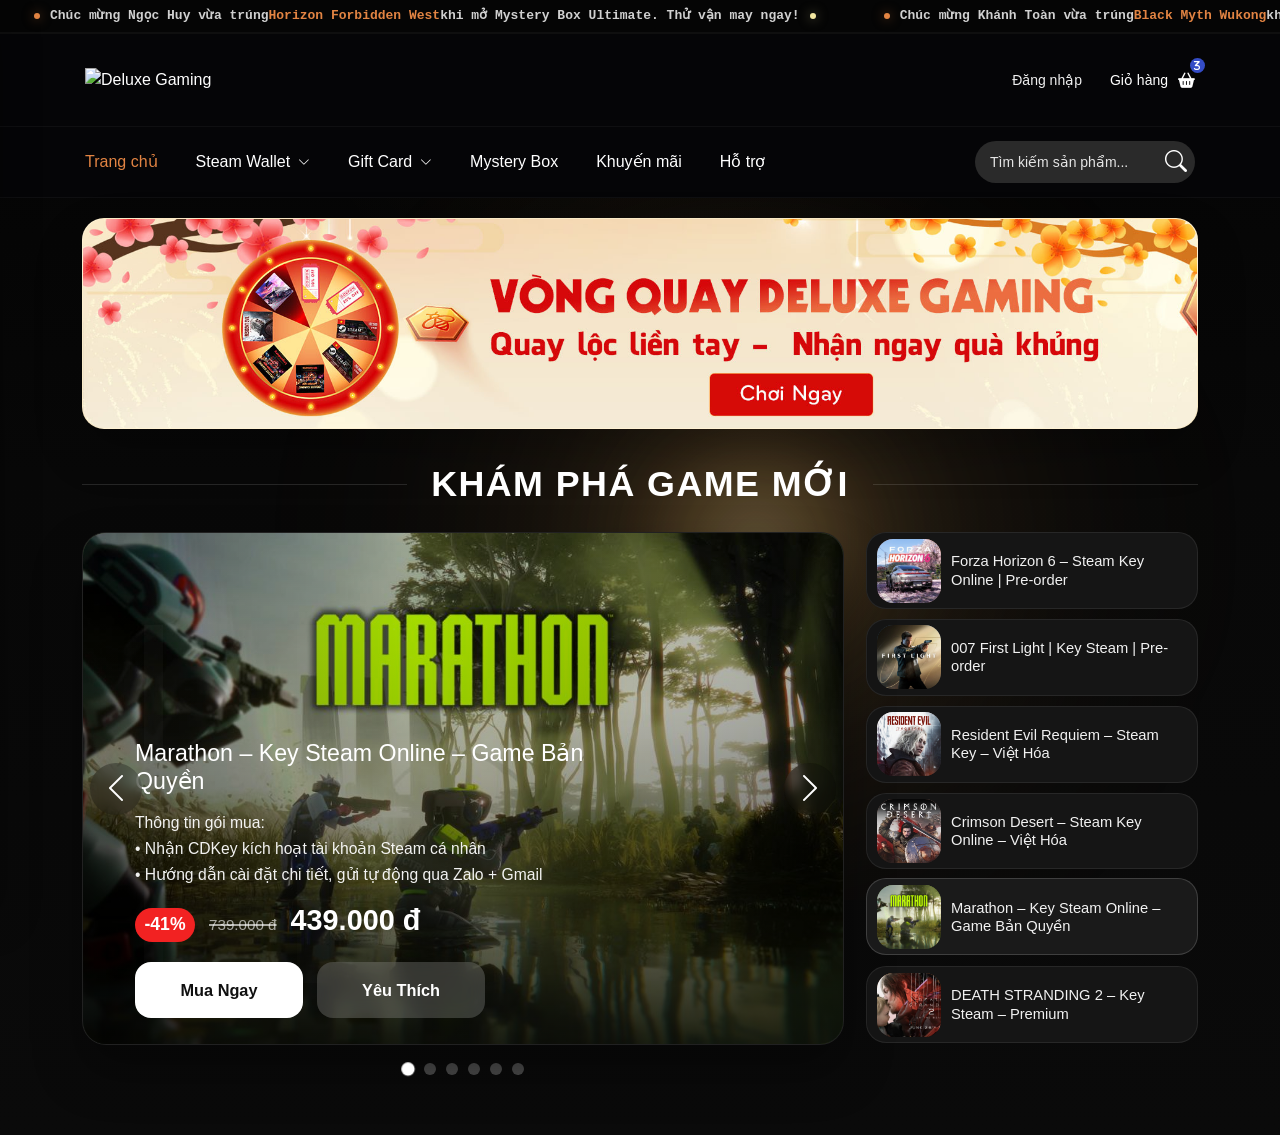
==== commit b78b2be0: "setup box new games" ====
--- a/index.html
+++ b/index.html
@@ -259,6 +259,293 @@
               class="hero-banner-image"
             />
           </a>
+        </div>
+      </section>
+      <section class="discover-section" aria-labelledby="discoverTitle">
+        <div class="container">
+          <div class="discover-heading">
+            <span class="discover-heading-line" aria-hidden="true"></span>
+            <h2 id="discoverTitle" class="discover-heading-title">
+              Kh&#225;m Ph&#225; Game M&#7899;i
+            </h2>
+            <span class="discover-heading-line" aria-hidden="true"></span>
+          </div>
+
+          <div class="discover-layout">
+            <div class="discover-spotlight">
+              <div class="discover-slider">
+                <button
+                  class="discover-control discover-control--prev"
+                  type="button"
+                  aria-label="Slide tr&#432;&#7899;c"
+                >
+                  <i class="bi bi-chevron-left"></i>
+                </button>
+
+                <div class="discover-slides">
+                  <article class="discover-slide is-active" data-slide-index="0" aria-hidden="false">
+                    <div class="discover-slide-art discover-slide-art--marathon">
+                      <img
+                        src="./assets/img/g_item_01.png"
+                        alt="Marathon"
+                        class="discover-slide-art-image"
+                      />
+                      <span class="discover-slide-brand">MARATHON</span>
+                    </div>
+                    <div class="discover-slide-body">
+                      <h3 class="discover-slide-title">
+                        Marathon &ndash; Key Steam Online &ndash; Game B&#7843;n Quy&#7873;n
+                      </h3>
+                      <div class="discover-slide-copy">
+                        <p>Th&#244;ng tin g&#243;i mua:</p>
+                        <p>&bull; Nh&#7853;n CDKey k&#237;ch ho&#7841;t t&#224;i kho&#7843;n Steam c&#225; nh&#226;n</p>
+                        <p>&bull; H&#432;&#7899;ng d&#7851;n c&#224;i &#273;&#7863;t chi ti&#7871;t, g&#7917;i t&#7921; &#273;&#7897;ng qua Zalo + Gmail</p>
+                      </div>
+                      <div class="discover-price-row">
+                        <span class="discover-discount">-41%</span>
+                        <span class="discover-old-price">739.000 &#273;</span>
+                        <strong class="discover-new-price">439.000 &#273;</strong>
+                      </div>
+                      <div class="discover-actions">
+                        <a href="#" class="discover-btn discover-btn--primary">Mua Ngay</a>
+                        <a href="#" class="discover-btn discover-btn--ghost">Y&#234;u Th&#237;ch</a>
+                      </div>
+                    </div>
+                  </article>
+
+                  <article class="discover-slide" data-slide-index="1" aria-hidden="true">
+                    <div class="discover-slide-art discover-slide-art--forza">
+                      <img
+                        src="./assets/img/g_item_02.png"
+                        alt="Forza Horizon 6"
+                        class="discover-slide-art-image"
+                      />
+                      <span class="discover-slide-brand">FORZA HORIZON 6</span>
+                    </div>
+                    <div class="discover-slide-body">
+                      <h3 class="discover-slide-title">
+                        Forza Horizon 6 &ndash; Steam Key Online | Pre-order
+                      </h3>
+                      <div class="discover-slide-copy">
+                        <p>Th&#244;ng tin g&#243;i mua:</p>
+                        <p>&bull; Nh&#7853;n key Steam active trong t&#224;i kho&#7843;n c&#225; nh&#226;n</p>
+                        <p>&bull; T&#7921; &#273;&#7897;ng g&#7917;i qu&#224; qua email, h&#7895; tr&#7907; c&#224;i &#273;&#7863;t ti&#7871;ng Vi&#7879;t</p>
+                      </div>
+                      <div class="discover-price-row">
+                        <span class="discover-discount">-38%</span>
+                        <span class="discover-old-price">1.499.000 &#273;</span>
+                        <strong class="discover-new-price">929.000 &#273;</strong>
+                      </div>
+                      <div class="discover-actions">
+                        <a href="#" class="discover-btn discover-btn--primary">Mua Ngay</a>
+                        <a href="#" class="discover-btn discover-btn--ghost">Y&#234;u Th&#237;ch</a>
+                      </div>
+                    </div>
+                  </article>
+
+                  <article class="discover-slide" data-slide-index="2" aria-hidden="true">
+                    <div class="discover-slide-art discover-slide-art--bond">
+                      <img
+                        src="./assets/img/g_item_03.png"
+                        alt="007 First Light"
+                        class="discover-slide-art-image"
+                      />
+                      <span class="discover-slide-brand">007 FIRST LIGHT</span>
+                    </div>
+                    <div class="discover-slide-body">
+                      <h3 class="discover-slide-title">
+                        007 First Light | Key Steam | Pre-order
+                      </h3>
+                      <div class="discover-slide-copy">
+                        <p>Th&#244;ng tin g&#243;i mua:</p>
+                        <p>&bull; Phi&#234;n b&#7843;n Steam ti&#7873;n &#273;&#7863;t tr&#432;&#7899;c, gi&#225; &#273;&#227; g&#7891;m qu&#224; bonus</p>
+                        <p>&bull; H&#7895; tr&#7907; c&#224;i &#273;&#7863;t, backup key v&#224; nh&#7855;c l&#7883;ch ph&#225;t h&#224;nh</p>
+                      </div>
+                      <div class="discover-price-row">
+                        <span class="discover-discount">-35%</span>
+                        <span class="discover-old-price">899.000 &#273;</span>
+                        <strong class="discover-new-price">589.000 &#273;</strong>
+                      </div>
+                      <div class="discover-actions">
+                        <a href="#" class="discover-btn discover-btn--primary">Mua Ngay</a>
+                        <a href="#" class="discover-btn discover-btn--ghost">Y&#234;u Th&#237;ch</a>
+                      </div>
+                    </div>
+                  </article>
+
+                  <article class="discover-slide" data-slide-index="3" aria-hidden="true">
+                    <div class="discover-slide-art discover-slide-art--requiem">
+                      <img
+                        src="./assets/img/g_item_04.png"
+                        alt="Resident Evil Requiem"
+                        class="discover-slide-art-image"
+                      />
+                      <span class="discover-slide-brand">REQUIEM</span>
+                    </div>
+                    <div class="discover-slide-body">
+                      <h3 class="discover-slide-title">
+                        Resident Evil Requiem &ndash; Steam Key &ndash; Vi&#7879;t H&#243;a
+                      </h3>
+                      <div class="discover-slide-copy">
+                        <p>Th&#244;ng tin g&#243;i mua:</p>
+                        <p>&bull; B&#7843;n quy&#7873;n Steam + patch Vi&#7879;t h&#243;a t&#7915; &#273;&#7897;i ng&#361; Deluxe</p>
+                        <p>&bull; G&#7917;i ngay sau thanh to&#225;n, h&#7895; tr&#7907; backup trong 30 ng&#224;y</p>
+                      </div>
+                      <div class="discover-price-row">
+                        <span class="discover-discount">-29%</span>
+                        <span class="discover-old-price">1.199.000 &#273;</span>
+                        <strong class="discover-new-price">849.000 &#273;</strong>
+                      </div>
+                      <div class="discover-actions">
+                        <a href="#" class="discover-btn discover-btn--primary">Mua Ngay</a>
+                        <a href="#" class="discover-btn discover-btn--ghost">Y&#234;u Th&#237;ch</a>
+                      </div>
+                    </div>
+                  </article>
+
+                  <article class="discover-slide" data-slide-index="4" aria-hidden="true">
+                    <div class="discover-slide-art discover-slide-art--crimson">
+                      <img
+                        src="./assets/img/g_item_05.png"
+                        alt="Crimson Desert"
+                        class="discover-slide-art-image"
+                      />
+                      <span class="discover-slide-brand">CRIMSON DESERT</span>
+                    </div>
+                    <div class="discover-slide-body">
+                      <h3 class="discover-slide-title">
+                        Crimson Desert &ndash; Steam Key Online &ndash; Vi&#7879;t H&#243;a
+                      </h3>
+                      <div class="discover-slide-copy">
+                        <p>Th&#244;ng tin g&#243;i mua:</p>
+                        <p>&bull; Steam key b&#7843;n quy&#7873;n k&#232;m h&#432;&#7899;ng d&#7851;n Vi&#7879;t h&#243;a v&#224; fix l&#7895;i</p>
+                        <p>&bull; H&#7895; tr&#7907; backup key, active khu v&#7921;c v&#224; giao h&#224;ng nhanh qua email</p>
+                      </div>
+                      <div class="discover-price-row">
+                        <span class="discover-discount">-27%</span>
+                        <span class="discover-old-price">1.259.000 &#273;</span>
+                        <strong class="discover-new-price">919.000 &#273;</strong>
+                      </div>
+                      <div class="discover-actions">
+                        <a href="#" class="discover-btn discover-btn--primary">Mua Ngay</a>
+                        <a href="#" class="discover-btn discover-btn--ghost">Y&#234;u Th&#237;ch</a>
+                      </div>
+                    </div>
+                  </article>
+
+                  <article class="discover-slide" data-slide-index="5" aria-hidden="true">
+                    <div class="discover-slide-art discover-slide-art--death">
+                      <img
+                        src="./assets/img/g_item_06.png"
+                        alt="Death Stranding 2"
+                        class="discover-slide-art-image"
+                      />
+                      <span class="discover-slide-brand">DEATH STRANDING 2</span>
+                    </div>
+                    <div class="discover-slide-body">
+                      <h3 class="discover-slide-title">
+                        DEATH STRANDING 2 &ndash; Key Steam &ndash; Premium
+                      </h3>
+                      <div class="discover-slide-copy">
+                        <p>Th&#244;ng tin g&#243;i mua:</p>
+                        <p>&bull; Steam key phi&#234;n b&#7843;n premium, nh&#7853;n s&#7899;m bonus digital item</p>
+                        <p>&bull; H&#7895; tr&#7907; nh&#7853;p key, x&#225;c minh khu v&#7921;c v&#224; c&#224;i &#273;&#7863;t chi ti&#7871;t</p>
+                      </div>
+                      <div class="discover-price-row">
+                        <span class="discover-discount">-24%</span>
+                        <span class="discover-old-price">1.399.000 &#273;</span>
+                        <strong class="discover-new-price">1.059.000 &#273;</strong>
+                      </div>
+                      <div class="discover-actions">
+                        <a href="#" class="discover-btn discover-btn--primary">Mua Ngay</a>
+                        <a href="#" class="discover-btn discover-btn--ghost">Y&#234;u Th&#237;ch</a>
+                      </div>
+                    </div>
+                  </article>
+                </div>
+
+                <button
+                  class="discover-control discover-control--next"
+                  type="button"
+                  aria-label="Slide ti&#7871;p theo"
+                >
+                  <i class="bi bi-chevron-right"></i>
+                </button>
+              </div>
+
+              <div class="discover-dots" role="tablist" aria-label="Ch&#7885;n slide game">
+                <button class="discover-dot is-active" type="button" data-slide-to="0" aria-label="Slide 1" aria-pressed="true"></button>
+                <button class="discover-dot" type="button" data-slide-to="1" aria-label="Slide 2" aria-pressed="false"></button>
+                <button class="discover-dot" type="button" data-slide-to="2" aria-label="Slide 3" aria-pressed="false"></button>
+                <button class="discover-dot" type="button" data-slide-to="3" aria-label="Slide 4" aria-pressed="false"></button>
+                <button class="discover-dot" type="button" data-slide-to="4" aria-label="Slide 5" aria-pressed="false"></button>
+                <button class="discover-dot" type="button" data-slide-to="5" aria-label="Slide 6" aria-pressed="false"></button>
+              </div>
+            </div>
+
+            <aside class="discover-sidebar" aria-label="Danh s&#225;ch game n&#7893;i b&#7853;t">
+              <button class="discover-side-item" type="button" data-slide-to="1">
+                <span class="discover-side-thumb discover-side-thumb--forza">
+                  <img
+                    src="./assets/img/g_item_02.png"
+                    alt="Forza Horizon 6"
+                    class="discover-side-thumb-image"
+                  />
+                </span>
+                <span class="discover-side-copy">Forza Horizon 6 &ndash; Steam Key Online | Pre-order</span>
+              </button>
+              <button class="discover-side-item" type="button" data-slide-to="2">
+                <span class="discover-side-thumb discover-side-thumb--bond">
+                  <img
+                    src="./assets/img/g_item_03.png"
+                    alt="007 First Light"
+                    class="discover-side-thumb-image"
+                  />
+                </span>
+                <span class="discover-side-copy">007 First Light | Key Steam | Pre-order</span>
+              </button>
+              <button class="discover-side-item" type="button" data-slide-to="3">
+                <span class="discover-side-thumb discover-side-thumb--requiem">
+                  <img
+                    src="./assets/img/g_item_04.png"
+                    alt="Resident Evil Requiem"
+                    class="discover-side-thumb-image"
+                  />
+                </span>
+                <span class="discover-side-copy">Resident Evil Requiem &ndash; Steam Key &ndash; Vi&#7879;t H&#243;a</span>
+              </button>
+              <button class="discover-side-item" type="button" data-slide-to="4">
+                <span class="discover-side-thumb discover-side-thumb--crimson">
+                  <img
+                    src="./assets/img/g_item_05.png"
+                    alt="Crimson Desert"
+                    class="discover-side-thumb-image"
+                  />
+                </span>
+                <span class="discover-side-copy">Crimson Desert &ndash; Steam Key Online &ndash; Vi&#7879;t H&#243;a</span>
+              </button>
+              <button class="discover-side-item is-active" type="button" data-slide-to="0">
+                <span class="discover-side-thumb discover-side-thumb--marathon">
+                  <img
+                    src="./assets/img/g_item_01.png"
+                    alt="Marathon"
+                    class="discover-side-thumb-image"
+                  />
+                </span>
+                <span class="discover-side-copy">Marathon &ndash; Key Steam Online &ndash; Game B&#7843;n Quy&#7873;n</span>
+              </button>
+              <button class="discover-side-item" type="button" data-slide-to="5">
+                <span class="discover-side-thumb discover-side-thumb--death">
+                  <img
+                    src="./assets/img/g_item_06.png"
+                    alt="Death Stranding 2"
+                    class="discover-side-thumb-image"
+                  />
+                </span>
+                <span class="discover-side-copy">DEATH STRANDING 2 &ndash; Key Steam &ndash; Premium</span>
+              </button>
+            </aside>
+          </div>
         </div>
       </section>
     </main>
--- a/style.css
+++ b/style.css
@@ -417,6 +417,546 @@
     height: auto;
 }
 
+.discover-section {
+    padding: 34px 0 60px;
+}
+
+.discover-heading {
+    display: flex;
+    align-items: center;
+    gap: 24px;
+    margin-bottom: 26px;
+}
+
+.discover-heading-line {
+    flex: 1;
+    height: 1px;
+    background: rgba(255, 255, 255, 0.12);
+}
+
+.discover-heading-title {
+    margin: 0;
+    font-size: clamp(2rem, 2.8vw, 3rem);
+    font-weight: 800;
+    letter-spacing: 0.04em;
+    text-transform: uppercase;
+    white-space: nowrap;
+}
+
+.discover-layout {
+    display: grid;
+    grid-template-columns: minmax(0, 1fr) 360px;
+    gap: 28px;
+    align-items: start;
+}
+
+.discover-spotlight {
+    min-width: 0;
+}
+
+.discover-slider {
+    position: relative;
+}
+
+.discover-slides {
+    position: relative;
+    min-height: 620px;
+}
+
+.discover-slide {
+    position: absolute;
+    inset: 0;
+    border-radius: 28px;
+    overflow: hidden;
+    background: #0e0e0e;
+    border: 1px solid rgba(255, 255, 255, 0.08);
+    box-shadow: 0 26px 48px rgba(0, 0, 0, 0.34);
+    opacity: 0;
+    pointer-events: none;
+    transition: opacity 0.35s ease;
+}
+
+.discover-slide.is-active {
+    position: relative;
+    opacity: 1;
+    pointer-events: auto;
+}
+
+.discover-slide::after {
+    content: "";
+    position: absolute;
+    inset: 0;
+    background:
+        linear-gradient(180deg, rgba(0, 0, 0, 0.02) 0%, rgba(0, 0, 0, 0.12) 34%, rgba(0, 0, 0, 0.7) 100%),
+        linear-gradient(90deg, rgba(0, 0, 0, 0.34) 0%, rgba(0, 0, 0, 0.08) 44%, rgba(0, 0, 0, 0.28) 100%);
+}
+
+.discover-slide-art {
+    position: absolute;
+    inset: 0;
+    overflow: hidden;
+    --art-primary: #405032;
+    --art-secondary: #111814;
+    --art-highlight: rgba(225, 255, 145, 0.44);
+    --art-brand: #d7ff1b;
+    background:
+        radial-gradient(circle at 72% 18%, var(--art-highlight) 0%, rgba(255, 255, 255, 0) 24%),
+        radial-gradient(circle at 18% 18%, rgba(255, 255, 255, 0.08) 0%, rgba(255, 255, 255, 0) 16%),
+        linear-gradient(90deg, rgba(255, 255, 255, 0.1) 0 1%, transparent 1% 100%),
+        linear-gradient(120deg, rgba(0, 0, 0, 0.42) 0%, rgba(0, 0, 0, 0.02) 36%, rgba(0, 0, 0, 0.42) 100%),
+        linear-gradient(180deg, var(--art-primary) 0%, var(--art-secondary) 100%);
+}
+
+.discover-slide-art-image {
+    width: 100%;
+    height: 100%;
+    object-fit: cover;
+    object-position: center;
+    display: block;
+    filter: saturate(1.04) contrast(1.02);
+}
+
+.discover-slide-art::before {
+    content: "";
+    position: absolute;
+    inset: 0;
+    background:
+        radial-gradient(circle at 80% 16%, rgba(255, 255, 255, 0.22) 0%, rgba(255, 255, 255, 0) 22%),
+        linear-gradient(100deg, rgba(255, 255, 255, 0) 20%, rgba(226, 255, 170, 0.16) 48%, rgba(255, 255, 255, 0) 72%),
+        linear-gradient(180deg, rgba(255, 255, 255, 0.04) 0%, rgba(255, 255, 255, 0) 60%);
+}
+
+.discover-slide-art::after {
+    content: "";
+    position: absolute;
+    inset: 18% 8% 12%;
+    background:
+        linear-gradient(90deg,
+            rgba(255, 255, 255, 0.08) 0%,
+            rgba(255, 255, 255, 0.08) 3%,
+            transparent 3%,
+            transparent 24%,
+            rgba(255, 255, 255, 0.05) 24%,
+            rgba(255, 255, 255, 0.05) 29%,
+            transparent 29%,
+            transparent 100%),
+        radial-gradient(circle at 16% 80%, rgba(255, 255, 255, 0.08) 0%, rgba(255, 255, 255, 0) 24%);
+    opacity: 0.55;
+}
+
+.discover-slide-art--marathon {
+    --art-primary: #556b33;
+    --art-secondary: #0b130d;
+    --art-highlight: rgba(220, 255, 148, 0.46);
+    --art-brand: #d2ff0e;
+}
+
+.discover-slide-art--forza {
+    --art-primary: #65271f;
+    --art-secondary: #140d10;
+    --art-highlight: rgba(255, 193, 150, 0.42);
+    --art-brand: #ffe6dc;
+}
+
+.discover-slide-art--bond {
+    --art-primary: #27405a;
+    --art-secondary: #0f1218;
+    --art-highlight: rgba(160, 205, 255, 0.36);
+    --art-brand: #f4f6fb;
+}
+
+.discover-slide-art--requiem {
+    --art-primary: #69575e;
+    --art-secondary: #110e11;
+    --art-highlight: rgba(255, 245, 245, 0.36);
+    --art-brand: #ffffff;
+}
+
+.discover-slide-art--death {
+    --art-primary: #5d321c;
+    --art-secondary: #110d0c;
+    --art-highlight: rgba(255, 175, 109, 0.34);
+    --art-brand: #ffd9c2;
+}
+
+.discover-slide-art--crimson {
+    --art-primary: #6a5047;
+    --art-secondary: #151110;
+    --art-highlight: rgba(255, 221, 207, 0.28);
+    --art-brand: #fff0ea;
+}
+
+.discover-slide-brand {
+    display: none;
+}
+
+.discover-slide-body {
+    position: relative;
+    z-index: 1;
+    min-height: 620px;
+    display: flex;
+    flex-direction: column;
+    justify-content: flex-end;
+    padding: 34px 58px 34px;
+}
+
+.discover-slide-title {
+    max-width: 74%;
+    margin: 0;
+    font-size: clamp(1.8rem, 2vw, 2.7rem);
+    font-weight: 500;
+    line-height: 1.22;
+}
+
+.discover-slide-copy {
+    max-width: 68%;
+    margin-top: 24px;
+    color: rgba(255, 255, 255, 0.94);
+    font-size: 1.08rem;
+    line-height: 1.55;
+}
+
+.discover-slide-copy p {
+    margin: 0 0 6px;
+}
+
+.discover-price-row {
+    display: flex;
+    align-items: baseline;
+    gap: 18px;
+    flex-wrap: wrap;
+    margin-top: 22px;
+}
+
+.discover-discount {
+    display: inline-flex;
+    align-items: center;
+    justify-content: center;
+    min-width: 68px;
+    height: 40px;
+    border-radius: 999px;
+    background: #f22222;
+    color: #ffffff;
+    font-size: 1.35rem;
+    font-weight: 700;
+    line-height: 1;
+}
+
+.discover-old-price {
+    color: rgba(255, 255, 255, 0.62);
+    font-size: 1.2rem;
+    text-decoration: line-through;
+    text-decoration-thickness: 2px;
+}
+
+.discover-new-price {
+    font-size: clamp(2rem, 2.3vw, 3.1rem);
+    font-weight: 800;
+    line-height: 1;
+}
+
+.discover-actions {
+    display: flex;
+    gap: 18px;
+    margin-top: 28px;
+}
+
+.discover-btn {
+    min-width: 180px;
+    min-height: 64px;
+    border-radius: 18px;
+    display: inline-flex;
+    align-items: center;
+    justify-content: center;
+    padding: 0 30px;
+    font-size: 1.15rem;
+    font-weight: 700;
+    transition: transform 0.2s ease, background 0.2s ease;
+}
+
+.discover-btn:hover,
+.discover-btn:focus-visible {
+    transform: translateY(-1px);
+}
+
+.discover-btn--primary {
+    background: #ffffff;
+    color: #101010;
+}
+
+.discover-btn--ghost {
+    background: rgba(255, 255, 255, 0.18);
+    color: #ffffff;
+    backdrop-filter: blur(10px);
+}
+
+.discover-control {
+    position: absolute;
+    top: 50%;
+    z-index: 2;
+    width: 58px;
+    height: 58px;
+    border: none;
+    border-radius: 50%;
+    background: rgba(8, 8, 8, 0.28);
+    color: #ffffff;
+    display: inline-flex;
+    align-items: center;
+    justify-content: center;
+    transform: translateY(-50%);
+    backdrop-filter: blur(6px);
+}
+
+.discover-control:hover,
+.discover-control:focus-visible {
+    background: rgba(255, 255, 255, 0.16);
+}
+
+.discover-control i {
+    font-size: 2rem;
+}
+
+.discover-control--prev {
+    left: 10px;
+}
+
+.discover-control--next {
+    right: 10px;
+}
+
+.discover-dots {
+    display: flex;
+    align-items: center;
+    justify-content: center;
+    gap: 10px;
+    margin-top: 18px;
+}
+
+.discover-dot {
+    width: 12px;
+    height: 12px;
+    border: none;
+    border-radius: 50%;
+    background: rgba(255, 255, 255, 0.26);
+}
+
+.discover-dot.is-active {
+    background: #ffffff;
+    transform: scale(1.12);
+}
+
+.discover-sidebar {
+    display: flex;
+    flex-direction: column;
+    gap: 18px;
+}
+
+.discover-side-item {
+    width: 100%;
+    border: 1px solid rgba(255, 255, 255, 0.08);
+    border-radius: 24px;
+    background: #151515;
+    padding: 14px;
+    display: grid;
+    grid-template-columns: 96px minmax(0, 1fr);
+    gap: 16px;
+    align-items: center;
+    color: #ffffff;
+    text-align: left;
+    transition: transform 0.2s ease, border-color 0.2s ease, background 0.2s ease;
+}
+
+.discover-side-item:hover,
+.discover-side-item:focus-visible,
+.discover-side-item.is-active {
+    transform: translateY(-1px);
+    border-color: rgba(255, 255, 255, 0.16);
+    background: #1a1a1a;
+}
+
+.discover-side-thumb {
+    aspect-ratio: 1;
+    border-radius: 22px;
+    display: flex;
+    align-items: flex-end;
+    justify-content: flex-start;
+    padding: 12px;
+    font-size: 1rem;
+    font-weight: 800;
+    letter-spacing: 0.08em;
+    color: #ffffff;
+    text-shadow: 0 4px 14px rgba(0, 0, 0, 0.32);
+    background:
+        radial-gradient(circle at 74% 22%, rgba(255, 255, 255, 0.18) 0%, rgba(255, 255, 255, 0) 26%),
+        linear-gradient(135deg, rgba(255, 255, 255, 0.08) 0%, rgba(255, 255, 255, 0) 55%),
+        linear-gradient(180deg, #303030 0%, #141414 100%);
+    overflow: hidden;
+    position: relative;
+}
+
+.discover-side-thumb-image {
+    position: absolute;
+    inset: 0;
+    width: 100%;
+    height: 100%;
+    object-fit: cover;
+    display: block;
+}
+
+.discover-side-thumb--marathon {
+    background:
+        radial-gradient(circle at 70% 18%, rgba(227, 255, 143, 0.28) 0%, rgba(255, 255, 255, 0) 26%),
+        linear-gradient(180deg, #688230 0%, #1d2917 100%);
+}
+
+.discover-side-thumb--forza {
+    background:
+        radial-gradient(circle at 70% 18%, rgba(255, 210, 171, 0.24) 0%, rgba(255, 255, 255, 0) 26%),
+        linear-gradient(180deg, #8d4a35 0%, #251214 100%);
+}
+
+.discover-side-thumb--bond {
+    background:
+        radial-gradient(circle at 70% 18%, rgba(180, 212, 255, 0.24) 0%, rgba(255, 255, 255, 0) 26%),
+        linear-gradient(180deg, #30506c 0%, #15171d 100%);
+}
+
+.discover-side-thumb--requiem {
+    background:
+        radial-gradient(circle at 70% 18%, rgba(255, 255, 255, 0.24) 0%, rgba(255, 255, 255, 0) 26%),
+        linear-gradient(180deg, #897276 0%, #231c20 100%);
+}
+
+.discover-side-thumb--death {
+    background:
+        radial-gradient(circle at 70% 18%, rgba(255, 183, 122, 0.24) 0%, rgba(255, 255, 255, 0) 26%),
+        linear-gradient(180deg, #92552a 0%, #231510 100%);
+}
+
+.discover-side-thumb--crimson {
+    background:
+        radial-gradient(circle at 70% 18%, rgba(255, 223, 214, 0.24) 0%, rgba(255, 255, 255, 0) 26%),
+        linear-gradient(180deg, #8d6b60 0%, #231816 100%);
+}
+
+.discover-side-copy {
+    min-width: 0;
+    font-size: 1.12rem;
+    line-height: 1.38;
+    color: rgba(255, 255, 255, 0.94);
+    display: -webkit-box;
+    -webkit-box-orient: vertical;
+    -webkit-line-clamp: 2;
+    overflow: hidden;
+}
+
+@media (min-width: 992px) {
+    .discover-layout {
+        grid-template-columns: minmax(0, 1fr) 332px;
+        gap: 22px;
+        align-items: stretch;
+    }
+
+    .discover-slides {
+        min-height: 511px;
+    }
+
+    .discover-slide {
+        border-radius: 24px;
+    }
+
+    .discover-slide-body {
+        min-height: 511px;
+        padding: 28px 52px 26px;
+    }
+
+    .discover-slide-title {
+        max-width: 72%;
+        font-size: clamp(1.45rem, 1.7vw, 2.2rem);
+        line-height: 1.2;
+    }
+
+    .discover-slide-copy {
+        max-width: 64%;
+        margin-top: 16px;
+        font-size: 0.98rem;
+        line-height: 1.42;
+    }
+
+    .discover-slide-copy p {
+        margin-bottom: 4px;
+    }
+
+    .discover-price-row {
+        gap: 14px;
+        margin-top: 16px;
+    }
+
+    .discover-discount {
+        min-width: 60px;
+        height: 34px;
+        font-size: 1.1rem;
+    }
+
+    .discover-old-price {
+        font-size: 0.95rem;
+    }
+
+    .discover-new-price {
+        font-size: clamp(1.8rem, 2vw, 2.6rem);
+    }
+
+    .discover-actions {
+        gap: 14px;
+        margin-top: 20px;
+    }
+
+    .discover-btn {
+        min-width: 168px;
+        min-height: 56px;
+        border-radius: 16px;
+        padding: 0 22px;
+        font-size: 1.02rem;
+    }
+
+    .discover-control {
+        width: 52px;
+        height: 52px;
+    }
+
+    .discover-control--prev {
+        left: 8px;
+    }
+
+    .discover-control--next {
+        right: 8px;
+    }
+
+    .discover-sidebar {
+        height: 511px;
+        gap: 10px;
+    }
+
+    .discover-side-item {
+        flex: 1 1 0;
+        min-height: 0;
+        border-radius: 20px;
+        padding: 8px 10px;
+        grid-template-columns: 64px minmax(0, 1fr);
+        gap: 10px;
+    }
+
+    .discover-side-thumb {
+        border-radius: 16px;
+    }
+
+    .discover-side-copy {
+        font-size: 0.92rem;
+        line-height: 1.24;
+        -webkit-line-clamp: 2;
+    }
+}
+
 .wide-nav-inner {
     min-height: 70px;
     display: flex;
@@ -773,6 +1313,31 @@
     .hero-banner-link {
         border-radius: 18px;
     }
+
+    .discover-section {
+        padding: 30px 0 52px;
+    }
+
+    .discover-layout {
+        grid-template-columns: 1fr;
+    }
+
+    .discover-sidebar {
+        display: none;
+    }
+
+    .discover-slides,
+    .discover-slide-body {
+        min-height: 540px;
+    }
+
+    .discover-slide-title {
+        max-width: 78%;
+    }
+
+    .discover-slide-copy {
+        max-width: 72%;
+    }
 }
 
 @media (max-width: 767.98px) {
@@ -812,6 +1377,96 @@
         border-radius: 14px;
         box-shadow: 0 16px 32px rgba(0, 0, 0, 0.18);
     }
+
+    .discover-section {
+        padding: 26px 0 44px;
+    }
+
+    .discover-heading {
+        gap: 14px;
+        margin-bottom: 18px;
+    }
+
+    .discover-heading-title {
+        font-size: clamp(1.5rem, 6vw, 2.2rem);
+    }
+
+    .discover-slides,
+    .discover-slide-body {
+        min-height: 420px;
+    }
+
+    .discover-slide {
+        border-radius: 24px;
+    }
+
+    .discover-slide-body {
+        padding: 22px 44px 18px;
+    }
+
+    .discover-slide-title {
+        max-width: 82%;
+        font-size: 1.3rem;
+        line-height: 1.3;
+    }
+
+    .discover-slide-copy {
+        display: none;
+    }
+
+    .discover-price-row {
+        gap: 12px;
+        margin-top: 14px;
+    }
+
+    .discover-discount {
+        min-width: 62px;
+        height: 36px;
+        font-size: 1.2rem;
+    }
+
+    .discover-old-price {
+        font-size: 1.05rem;
+    }
+
+    .discover-new-price {
+        font-size: 1.9rem;
+    }
+
+    .discover-actions {
+        gap: 12px;
+        margin-top: 18px;
+    }
+
+    .discover-btn {
+        flex: 1 1 0;
+        min-width: 0;
+        min-height: 52px;
+        padding: 0 16px;
+        font-size: 1rem;
+        border-radius: 16px;
+    }
+
+    .discover-control {
+        width: 46px;
+        height: 46px;
+    }
+
+    .discover-control i {
+        font-size: 1.7rem;
+    }
+
+    .discover-control--prev {
+        left: 8px;
+    }
+
+    .discover-control--next {
+        right: 8px;
+    }
+
+    .discover-dots {
+        margin-top: 14px;
+    }
 }
 
 @media (max-width: 575.98px) {
@@ -860,6 +1515,52 @@
 
     .hero-banner-link {
         border-radius: 12px;
+    }
+
+    .discover-heading {
+        gap: 10px;
+    }
+
+    .discover-heading-title {
+        font-size: 1.35rem;
+        letter-spacing: 0.03em;
+    }
+
+    .discover-slides,
+    .discover-slide-body {
+        min-height: 348px;
+    }
+
+    .discover-slide {
+        border-radius: 18px;
+    }
+
+    .discover-slide-body {
+        padding: 18px 38px 16px;
+    }
+
+    .discover-slide-title {
+        max-width: 84%;
+        font-size: 1.15rem;
+    }
+
+    .discover-discount {
+        min-width: 56px;
+        height: 34px;
+        font-size: 1.05rem;
+    }
+
+    .discover-old-price {
+        font-size: 0.95rem;
+    }
+
+    .discover-new-price {
+        font-size: 1.6rem;
+    }
+
+    .discover-btn {
+        min-height: 48px;
+        font-size: 0.95rem;
     }
 
     .header-cart-link.mobile-cart {
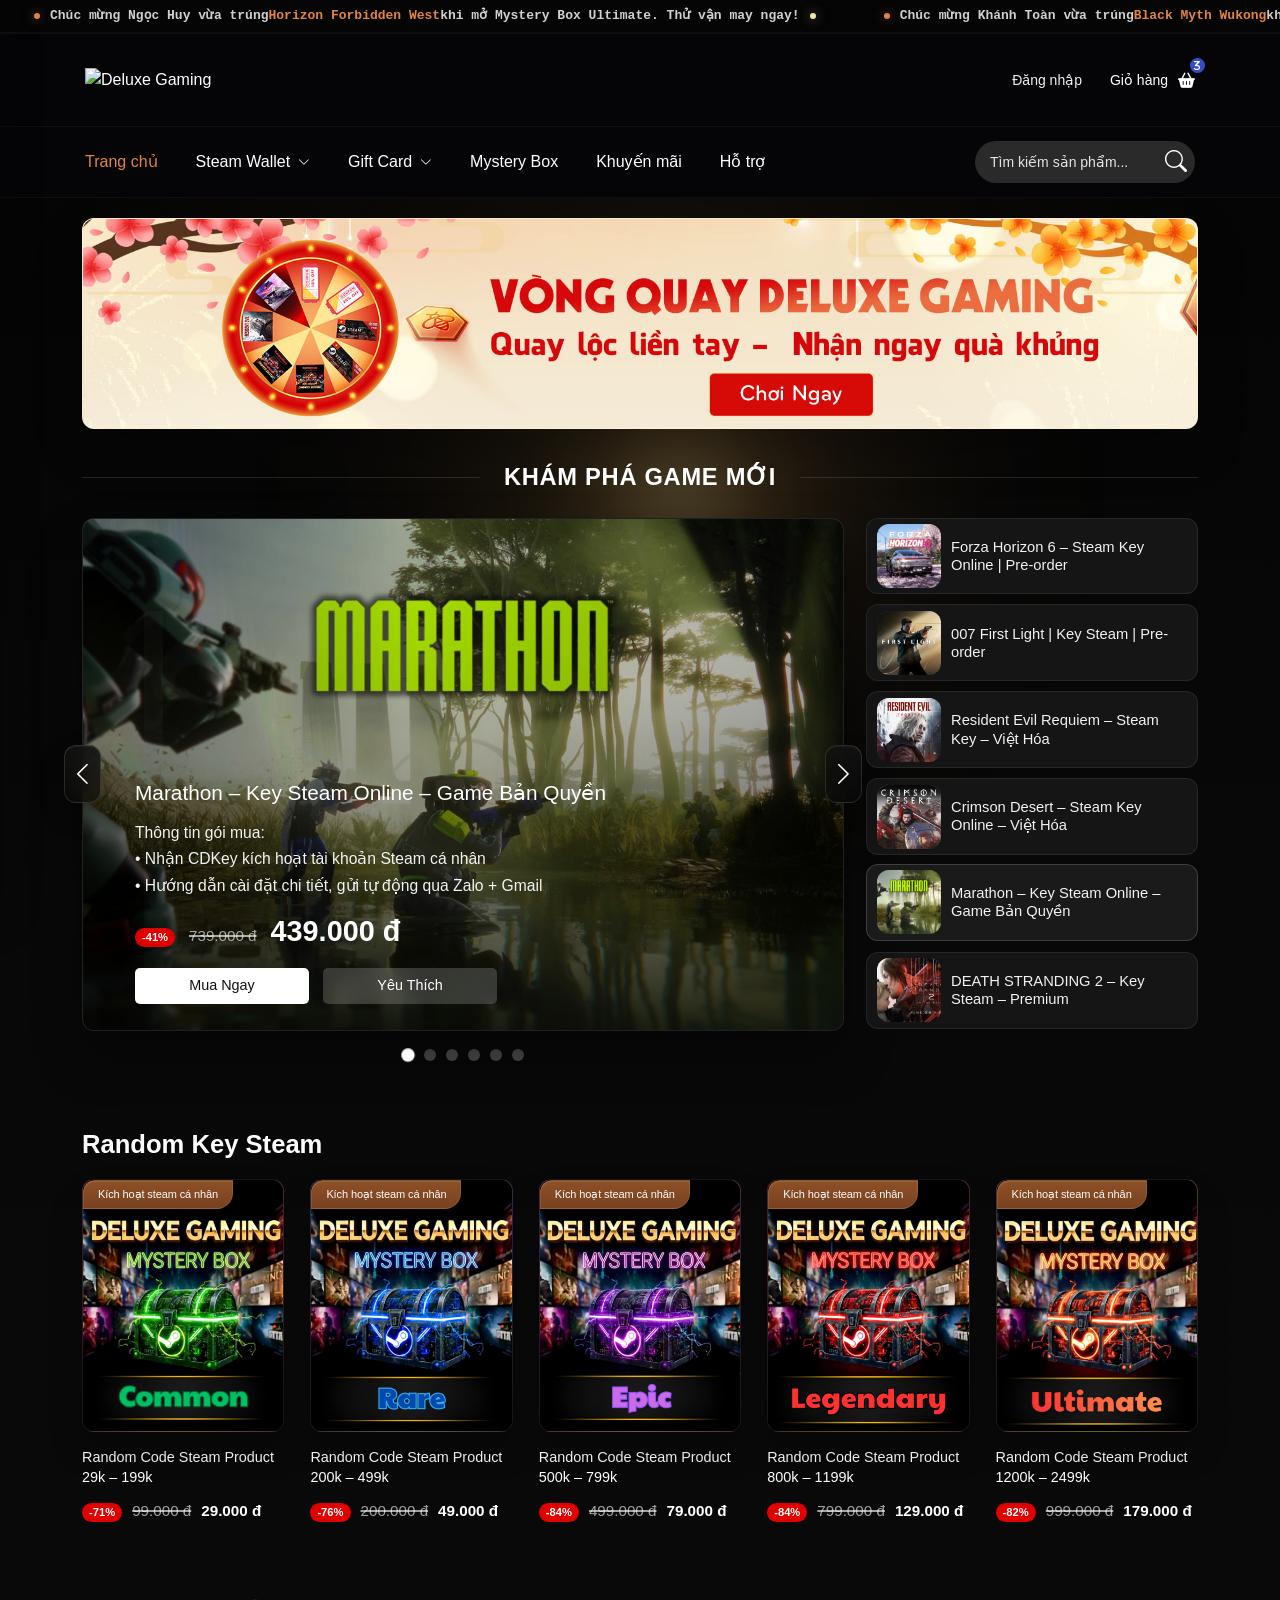
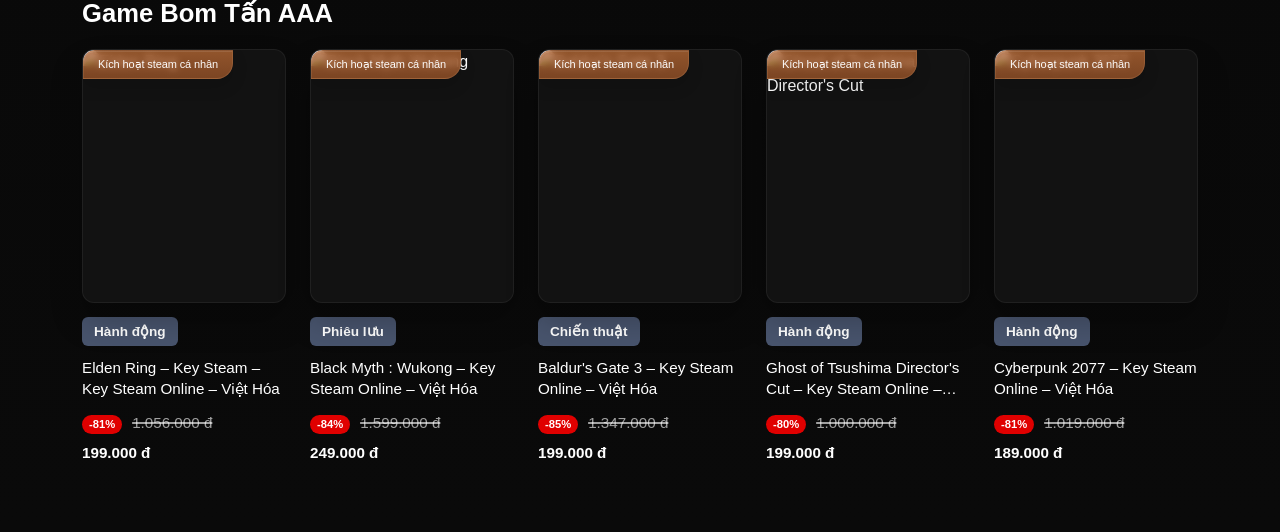
==== commit 39ecd27f: "Add homepage game showcase cards and mystery box assets" ====
--- a/index.html
+++ b/index.html
@@ -548,6 +548,272 @@
           </div>
         </div>
       </section>
+
+      <section class="random-keys-section" aria-labelledby="randomKeysTitle">
+        <div class="container">
+          <h2 id="randomKeysTitle" class="random-keys-title">Random Key Steam</h2>
+
+          <div class="random-keys-grid">
+            <article class="random-keys-card random-keys-card--common">
+              <a href="#" class="random-keys-link" aria-label="Mua Random Code Steam Product 29k đến 199k">
+                <div class="random-keys-visual">
+                  <span class="random-keys-badge">K&#237;ch ho&#7841;t steam c&#225; nh&#226;n</span>
+                  <img
+                    src="./assets/img/box_01.png"
+                    alt="Mystery Box Common"
+                    class="random-keys-image"
+                  />
+                </div>
+
+                <div class="random-keys-body">
+                  <h3 class="random-keys-name">
+                    Random Code Steam Product 29k &ndash; 199k
+                  </h3>
+                  <div class="random-keys-price-row">
+                    <span class="random-keys-discount">-71%</span>
+                    <span class="random-keys-old-price">99.000 &#273;</span>
+                    <strong class="random-keys-new-price">29.000 &#273;</strong>
+                  </div>
+                </div>
+              </a>
+            </article>
+
+            <article class="random-keys-card random-keys-card--rare">
+              <a href="#" class="random-keys-link" aria-label="Mua Random Code Steam Product 200k đến 499k">
+                <div class="random-keys-visual">
+                  <span class="random-keys-badge">K&#237;ch ho&#7841;t steam c&#225; nh&#226;n</span>
+                  <img
+                    src="./assets/img/box_02.png"
+                    alt="Mystery Box Rare"
+                    class="random-keys-image"
+                  />
+                </div>
+
+                <div class="random-keys-body">
+                  <h3 class="random-keys-name">
+                    Random Code Steam Product 200k &ndash; 499k
+                  </h3>
+                  <div class="random-keys-price-row">
+                    <span class="random-keys-discount">-76%</span>
+                    <span class="random-keys-old-price">200.000 &#273;</span>
+                    <strong class="random-keys-new-price">49.000 &#273;</strong>
+                  </div>
+                </div>
+              </a>
+            </article>
+
+            <article class="random-keys-card random-keys-card--epic">
+              <a href="#" class="random-keys-link" aria-label="Mua Random Code Steam Product 500k đến 799k">
+                <div class="random-keys-visual">
+                  <span class="random-keys-badge">K&#237;ch ho&#7841;t steam c&#225; nh&#226;n</span>
+                  <img
+                    src="./assets/img/box_03.png"
+                    alt="Mystery Box Epic"
+                    class="random-keys-image"
+                  />
+                </div>
+
+                <div class="random-keys-body">
+                  <h3 class="random-keys-name">
+                    Random Code Steam Product 500k &ndash; 799k
+                  </h3>
+                  <div class="random-keys-price-row">
+                    <span class="random-keys-discount">-84%</span>
+                    <span class="random-keys-old-price">499.000 &#273;</span>
+                    <strong class="random-keys-new-price">79.000 &#273;</strong>
+                  </div>
+                </div>
+              </a>
+            </article>
+
+            <article class="random-keys-card random-keys-card--legendary">
+              <a href="#" class="random-keys-link" aria-label="Mua Random Code Steam Product 800k đến 1199k">
+                <div class="random-keys-visual">
+                  <span class="random-keys-badge">K&#237;ch ho&#7841;t steam c&#225; nh&#226;n</span>
+                  <img
+                    src="./assets/img/box_04.png"
+                    alt="Mystery Box Legendary"
+                    class="random-keys-image"
+                  />
+                </div>
+
+                <div class="random-keys-body">
+                  <h3 class="random-keys-name">
+                    Random Code Steam Product 800k &ndash; 1199k
+                  </h3>
+                  <div class="random-keys-price-row">
+                    <span class="random-keys-discount">-84%</span>
+                    <span class="random-keys-old-price">799.000 &#273;</span>
+                    <strong class="random-keys-new-price">129.000 &#273;</strong>
+                  </div>
+                </div>
+              </a>
+            </article>
+
+            <article class="random-keys-card random-keys-card--ultimate">
+              <a href="#" class="random-keys-link" aria-label="Mua Random Code Steam Product 1200k đến 2499k">
+                <div class="random-keys-visual">
+                  <span class="random-keys-badge">K&#237;ch ho&#7841;t steam c&#225; nh&#226;n</span>
+                  <img
+                    src="./assets/img/box_05.png"
+                    alt="Mystery Box Ultimate"
+                    class="random-keys-image"
+                  />
+                </div>
+
+                <div class="random-keys-body">
+                  <h3 class="random-keys-name">
+                    Random Code Steam Product 1200k &ndash; 2499k
+                  </h3>
+                  <div class="random-keys-price-row">
+                    <span class="random-keys-discount">-82%</span>
+                    <span class="random-keys-old-price">999.000 &#273;</span>
+                    <strong class="random-keys-new-price">179.000 &#273;</strong>
+                  </div>
+                </div>
+              </a>
+            </article>
+          </div>
+        </div>
+      </section>
+
+      <section class="aaa-games-section" aria-labelledby="aaaGamesTitle">
+        <div class="container">
+          <h2 id="aaaGamesTitle" class="aaa-games-title">Game Bom Tấn AAA</h2>
+
+          <div class="aaa-games-grid">
+            <article class="aaa-game-card">
+              <a href="#" class="aaa-game-link" aria-label="Mua Elden Ring">
+                <div class="aaa-game-poster">
+                  <span class="aaa-game-badge">Kích hoạt steam cá nhân</span>
+                  <img
+                    src="https://shared.fastly.steamstatic.com/store_item_assets/steam/apps/1245620/library_600x900_2x.jpg"
+                    alt="Elden Ring"
+                    class="aaa-game-image"
+                    loading="lazy"
+                  />
+                </div>
+
+                <div class="aaa-game-body">
+                  <span class="aaa-game-tag">Hành động</span>
+                  <h3 class="aaa-game-name">
+                    Elden Ring – Key Steam – Key Steam Online – Việt Hóa
+                  </h3>
+                  <div class="aaa-game-price-row">
+                    <span class="aaa-game-discount">-81%</span>
+                    <span class="aaa-game-old-price">1.056.000 đ</span>
+                    <strong class="aaa-game-new-price">199.000 đ</strong>
+                  </div>
+                </div>
+              </a>
+            </article>
+
+            <article class="aaa-game-card">
+              <a href="#" class="aaa-game-link" aria-label="Mua Black Myth Wukong">
+                <div class="aaa-game-poster">
+                  <span class="aaa-game-badge">Kích hoạt steam cá nhân</span>
+                  <img
+                    src="https://shared.fastly.steamstatic.com/store_item_assets/steam/apps/2358720/library_600x900_2x.jpg"
+                    alt="Black Myth Wukong"
+                    class="aaa-game-image"
+                    loading="lazy"
+                  />
+                </div>
+
+                <div class="aaa-game-body">
+                  <span class="aaa-game-tag">Phiêu lưu</span>
+                  <h3 class="aaa-game-name">
+                    Black Myth : Wukong – Key Steam Online – Việt Hóa
+                  </h3>
+                  <div class="aaa-game-price-row">
+                    <span class="aaa-game-discount">-84%</span>
+                    <span class="aaa-game-old-price">1.599.000 đ</span>
+                    <strong class="aaa-game-new-price">249.000 đ</strong>
+                  </div>
+                </div>
+              </a>
+            </article>
+
+            <article class="aaa-game-card">
+              <a href="#" class="aaa-game-link" aria-label="Mua Baldur's Gate 3">
+                <div class="aaa-game-poster">
+                  <span class="aaa-game-badge">Kích hoạt steam cá nhân</span>
+                  <img
+                    src="https://shared.fastly.steamstatic.com/store_item_assets/steam/apps/1086940/library_600x900_2x.jpg"
+                    alt="Baldur's Gate 3"
+                    class="aaa-game-image"
+                    loading="lazy"
+                  />
+                </div>
+
+                <div class="aaa-game-body">
+                  <span class="aaa-game-tag">Chiến thuật</span>
+                  <h3 class="aaa-game-name">
+                    Baldur's Gate 3 – Key Steam Online – Việt Hóa
+                  </h3>
+                  <div class="aaa-game-price-row">
+                    <span class="aaa-game-discount">-85%</span>
+                    <span class="aaa-game-old-price">1.347.000 đ</span>
+                    <strong class="aaa-game-new-price">199.000 đ</strong>
+                  </div>
+                </div>
+              </a>
+            </article>
+
+            <article class="aaa-game-card">
+              <a href="#" class="aaa-game-link" aria-label="Mua Ghost of Tsushima Director's Cut">
+                <div class="aaa-game-poster">
+                  <span class="aaa-game-badge">Kích hoạt steam cá nhân</span>
+                  <img
+                    src="https://shared.fastly.steamstatic.com/store_item_assets/steam/apps/2215430/library_600x900_2x.jpg"
+                    alt="Ghost of Tsushima Director's Cut"
+                    class="aaa-game-image"
+                    loading="lazy"
+                  />
+                </div>
+
+                <div class="aaa-game-body">
+                  <span class="aaa-game-tag">Hành động</span>
+                  <h3 class="aaa-game-name">
+                    Ghost of Tsushima Director's Cut – Key Steam Online – Việt Hóa
+                  </h3>
+                  <div class="aaa-game-price-row">
+                    <span class="aaa-game-discount">-80%</span>
+                    <span class="aaa-game-old-price">1.000.000 đ</span>
+                    <strong class="aaa-game-new-price">199.000 đ</strong>
+                  </div>
+                </div>
+              </a>
+            </article>
+
+            <article class="aaa-game-card">
+              <a href="#" class="aaa-game-link" aria-label="Mua Cyberpunk 2077">
+                <div class="aaa-game-poster">
+                  <span class="aaa-game-badge">Kích hoạt steam cá nhân</span>
+                  <img
+                    src="https://shared.fastly.steamstatic.com/store_item_assets/steam/apps/1091500/library_600x900_2x.jpg"
+                    alt="Cyberpunk 2077"
+                    class="aaa-game-image"
+                    loading="lazy"
+                  />
+                </div>
+
+                <div class="aaa-game-body">
+                  <span class="aaa-game-tag">Hành động</span>
+                  <h3 class="aaa-game-name">
+                    Cyberpunk 2077 – Key Steam Online – Việt Hóa
+                  </h3>
+                  <div class="aaa-game-price-row">
+                    <span class="aaa-game-discount">-81%</span>
+                    <span class="aaa-game-old-price">1.019.000 đ</span>
+                    <strong class="aaa-game-new-price">189.000 đ</strong>
+                  </div>
+                </div>
+              </a>
+            </article>
+          </div>
+        </div>
+      </section>
     </main>
 
     <div id="mobileOverlay" class="mobile-menu-overlay"></div>
--- a/style.css
+++ b/style.css
@@ -404,7 +404,7 @@
 
 .hero-banner-link {
     display: block;
-    border-radius: 22px;
+    border-radius: 12px;
     overflow: hidden;
     background: linear-gradient(180deg, #fff4d7 0%, #f7e9c4 100%);
     border: 1px solid rgba(255, 235, 201, 0.24);
@@ -436,9 +436,9 @@
 
 .discover-heading-title {
     margin: 0;
-    font-size: clamp(2rem, 2.8vw, 3rem);
+    font-size: clamp(1.35rem, 1.85vw, 2rem);
     font-weight: 800;
-    letter-spacing: 0.04em;
+    letter-spacing: 0.03em;
     text-transform: uppercase;
     white-space: nowrap;
 }
@@ -456,17 +456,19 @@
 
 .discover-slider {
     position: relative;
+    isolation: isolate;
 }
 
 .discover-slides {
     position: relative;
     min-height: 620px;
+    touch-action: pan-y;
 }
 
 .discover-slide {
     position: absolute;
     inset: 0;
-    border-radius: 28px;
+    border-radius: 12px;
     overflow: hidden;
     background: #0e0e0e;
     border: 1px solid rgba(255, 255, 255, 0.08);
@@ -635,7 +637,7 @@
     min-width: 68px;
     height: 40px;
     border-radius: 999px;
-    background: #f22222;
+    background: #e00000;
     color: #ffffff;
     font-size: 1.35rem;
     font-weight: 700;
@@ -694,34 +696,50 @@
     position: absolute;
     top: 50%;
     z-index: 2;
-    width: 58px;
-    height: 58px;
-    border: none;
-    border-radius: 50%;
-    background: rgba(8, 8, 8, 0.28);
+    width: 46px;
+    height: 84px;
+    border: 1px solid rgba(255, 255, 255, 0.12);
+    border-radius: 12px;
+    background:
+        linear-gradient(180deg, rgba(18, 18, 18, 0.88) 0%, rgba(9, 9, 9, 0.62) 100%);
     color: #ffffff;
     display: inline-flex;
     align-items: center;
     justify-content: center;
     transform: translateY(-50%);
-    backdrop-filter: blur(6px);
+    backdrop-filter: blur(12px);
+    -webkit-backdrop-filter: blur(12px);
+    box-shadow:
+        0 12px 24px rgba(0, 0, 0, 0.28),
+        inset 0 1px 0 rgba(255, 255, 255, 0.05);
+    transition:
+        transform 0.22s ease,
+        background 0.22s ease,
+        border-color 0.22s ease,
+        box-shadow 0.22s ease;
 }
 
 .discover-control:hover,
 .discover-control:focus-visible {
-    background: rgba(255, 255, 255, 0.16);
+    background:
+        linear-gradient(180deg, rgba(34, 34, 34, 0.92) 0%, rgba(14, 14, 14, 0.72) 100%);
+    border-color: rgba(255, 255, 255, 0.22);
+    box-shadow:
+        0 16px 30px rgba(0, 0, 0, 0.34),
+        inset 0 1px 0 rgba(255, 255, 255, 0.08);
+    transform: translateY(-50%) scale(1.02);
 }
 
 .discover-control i {
-    font-size: 2rem;
+    font-size: 1.55rem;
 }
 
 .discover-control--prev {
-    left: 10px;
+    left: -22px;
 }
 
 .discover-control--next {
-    right: 10px;
+    right: -22px;
 }
 
 .discover-dots {
@@ -754,7 +772,7 @@
 .discover-side-item {
     width: 100%;
     border: 1px solid rgba(255, 255, 255, 0.08);
-    border-radius: 24px;
+    border-radius: 12px;
     background: #151515;
     padding: 14px;
     display: grid;
@@ -776,7 +794,7 @@
 
 .discover-side-thumb {
     aspect-ratio: 1;
-    border-radius: 22px;
+    border-radius: 12px;
     display: flex;
     align-items: flex-end;
     justify-content: flex-start;
@@ -862,7 +880,7 @@
     }
 
     .discover-slide {
-        border-radius: 24px;
+        border-radius: 12px;
     }
 
     .discover-slide-body {
@@ -871,8 +889,8 @@
     }
 
     .discover-slide-title {
-        max-width: 72%;
-        font-size: clamp(1.45rem, 1.7vw, 2.2rem);
+        max-width: 80%;
+        font-size: clamp(1.3rem, 1.5vw, 2.2rem);
         line-height: 1.2;
     }
 
@@ -893,9 +911,9 @@
     }
 
     .discover-discount {
-        min-width: 60px;
-        height: 34px;
-        font-size: 1.1rem;
+        min-width: 40px;
+        height: 19px;
+        font-size: 0.7rem;
     }
 
     .discover-old-price {
@@ -912,24 +930,25 @@
     }
 
     .discover-btn {
-        min-width: 168px;
-        min-height: 56px;
-        border-radius: 16px;
+        min-width: 174px;
+        min-height: 36px;
+        border-radius: 5px;
         padding: 0 22px;
-        font-size: 1.02rem;
+        font-size: 0.9rem;
+        font-weight: 500;
     }
 
     .discover-control {
-        width: 52px;
-        height: 52px;
+        width: 37px;
+        height: 58px;
     }
 
     .discover-control--prev {
-        left: 8px;
+        left: -18px;
     }
 
     .discover-control--next {
-        right: 8px;
+        right: -18px;
     }
 
     .discover-sidebar {
@@ -940,20 +959,779 @@
     .discover-side-item {
         flex: 1 1 0;
         min-height: 0;
-        border-radius: 20px;
+        border-radius: 12px;
         padding: 8px 10px;
         grid-template-columns: 64px minmax(0, 1fr);
         gap: 10px;
     }
 
     .discover-side-thumb {
-        border-radius: 16px;
+        border-radius: 12px;
     }
 
     .discover-side-copy {
         font-size: 0.92rem;
         line-height: 1.24;
         -webkit-line-clamp: 2;
+    }
+}
+
+.random-keys-section {
+    padding: 8px 0 72px;
+}
+
+.random-keys-title {
+    margin: 0 0 20px;
+    font-size: clamp(1.55rem, 2vw, 2.05rem);
+    font-weight: 700;
+    line-height: 1.18;
+    color: #ffffff;
+}
+
+.random-keys-grid {
+    display: grid;
+    grid-template-columns: repeat(5, minmax(0, 1fr));
+    gap: 26px;
+}
+
+.random-keys-card {
+    min-width: 0;
+    --tier-color: #34df72;
+    --tier-rgb: 52, 223, 114;
+    --stage-start: #32141a;
+    --stage-end: #080808;
+}
+
+.random-keys-card--rare {
+    --tier-color: #3a8fff;
+    --tier-rgb: 58, 143, 255;
+    --stage-start: #1b1938;
+    --stage-end: #07080d;
+}
+
+.random-keys-card--epic {
+    --tier-color: #c76fff;
+    --tier-rgb: 199, 111, 255;
+    --stage-start: #321535;
+    --stage-end: #09070d;
+}
+
+.random-keys-card--legendary {
+    --tier-color: #ff4a38;
+    --tier-rgb: 255, 74, 56;
+    --stage-start: #331314;
+    --stage-end: #090708;
+}
+
+.random-keys-card--ultimate {
+    --tier-color: #ff8743;
+    --tier-rgb: 255, 135, 67;
+    --stage-start: #392017;
+    --stage-end: #090808;
+}
+
+.random-keys-link {
+    display: block;
+    color: inherit;
+}
+
+.random-keys-visual {
+    position: relative;
+    aspect-ratio: 0.8;
+    border-radius: 12px;
+    overflow: hidden;
+    border: 1px solid rgba(255, 255, 255, 0.06);
+    background:
+        radial-gradient(circle at 50% -6%, rgba(255, 222, 163, 0.22) 0%, rgba(255, 255, 255, 0) 32%),
+        linear-gradient(180deg, rgba(255, 188, 111, 0.08) 0%, rgba(255, 255, 255, 0) 18%),
+        linear-gradient(180deg, var(--stage-start) 0%, var(--stage-end) 100%);
+    box-shadow: 0 18px 32px rgba(0, 0, 0, 0.24);
+    transition: transform 0.24s ease, box-shadow 0.24s ease, border-color 0.24s ease;
+}
+
+.random-keys-image {
+    position: absolute;
+    inset: 0;
+    width: 100%;
+    height: 100%;
+    object-fit: cover;
+    display: block;
+    transition: transform 0.32s ease;
+}
+
+.random-keys-stage {
+    position: absolute;
+    inset: 0;
+}
+
+.random-keys-stage::before {
+    content: "";
+    position: absolute;
+    inset: 12% 0 20%;
+    background:
+        linear-gradient(90deg,
+            rgba(153, 31, 53, 0.66) 0 13%,
+            rgba(69, 23, 55, 0.28) 13% 17%,
+            rgba(215, 165, 77, 0.35) 17% 31%,
+            rgba(42, 84, 146, 0.38) 31% 47%,
+            rgba(123, 33, 116, 0.4) 47% 62%,
+            rgba(139, 33, 29, 0.34) 62% 78%,
+            rgba(61, 37, 103, 0.3) 78% 90%,
+            rgba(39, 39, 39, 0.74) 90% 100%);
+    filter: saturate(1.06) blur(0.4px);
+    opacity: 0.78;
+}
+
+.random-keys-stage::after {
+    content: "";
+    position: absolute;
+    inset: 0;
+    background:
+        radial-gradient(circle at 16% 54%, rgba(255, 214, 153, 0.14) 0%, rgba(255, 255, 255, 0) 16%),
+        radial-gradient(circle at 78% 48%, rgba(var(--tier-rgb), 0.18) 0%, rgba(255, 255, 255, 0) 18%),
+        linear-gradient(180deg, rgba(255, 255, 255, 0.03) 0%, rgba(255, 255, 255, 0) 24%, rgba(0, 0, 0, 0) 60%, rgba(0, 0, 0, 0.38) 100%);
+}
+
+.random-keys-badge {
+    position: absolute;
+    top: 0;
+    left: 0;
+    z-index: 2;
+    min-height: 29px;
+    padding: 0 14px 0 14px;
+    display: inline-flex;
+    align-items: center;
+    justify-content: center;
+    border-radius: 12px 0 16px 0;
+    border: 1px solid rgba(255, 193, 147, 0.12);
+    background: linear-gradient(180deg, rgba(186, 106, 52, 0.76) 0%, rgba(166, 90, 43, 0.72) 100%);
+    color: rgba(255, 255, 255, 0.98);
+    font-size: 0.88rem;
+    font-weight: 700;
+    letter-spacing: -0.01em;
+    line-height: 1;
+    box-shadow: inset 0 1px 0 rgba(255, 255, 255, 0.1), 0 8px 16px rgba(0, 0, 0, 0.14);
+    backdrop-filter: blur(3px);
+    -webkit-backdrop-filter: blur(3px);
+    font-size: 11px;
+    font-weight: 200;
+}
+
+.random-keys-logo,
+.random-keys-subtitle,
+.random-keys-floor,
+.random-keys-chest,
+.random-keys-tier {
+    position: absolute;
+    z-index: 1;
+}
+
+.random-keys-logo {
+    top: 12.5%;
+    left: 50%;
+    transform: translateX(-50%);
+    color: #ffe39c;
+    font-size: 1.02rem;
+    font-weight: 800;
+    letter-spacing: 0.04em;
+    text-shadow: 0 2px 12px rgba(0, 0, 0, 0.55);
+    white-space: nowrap;
+}
+
+.random-keys-subtitle {
+    top: 24%;
+    left: 50%;
+    transform: translateX(-50%);
+    color: var(--tier-color);
+    font-size: 1.24rem;
+    font-weight: 700;
+    letter-spacing: 0.03em;
+    text-shadow:
+        0 0 16px rgba(var(--tier-rgb), 0.46),
+        0 2px 10px rgba(0, 0, 0, 0.56);
+    white-space: nowrap;
+}
+
+.random-keys-floor {
+    left: 10%;
+    right: 10%;
+    bottom: 18%;
+    height: 2px;
+    background: linear-gradient(90deg, rgba(207, 144, 47, 0) 0%, rgba(207, 144, 47, 0.7) 14%, rgba(207, 144, 47, 0.96) 50%, rgba(207, 144, 47, 0.7) 86%, rgba(207, 144, 47, 0) 100%);
+    box-shadow: 0 0 14px rgba(207, 144, 47, 0.26);
+}
+
+.random-keys-chest {
+    left: 50%;
+    bottom: 24%;
+    width: 41%;
+    aspect-ratio: 1.08;
+    transform: translateX(-50%);
+    border-radius: 10px;
+    border: 2px solid rgba(255, 255, 255, 0.14);
+    background:
+        linear-gradient(180deg, rgba(var(--tier-rgb), 0.38) 0%, rgba(15, 15, 15, 0.86) 100%);
+    box-shadow:
+        0 0 22px rgba(var(--tier-rgb), 0.38),
+        inset 0 0 16px rgba(var(--tier-rgb), 0.18);
+}
+
+.random-keys-chest::before {
+    content: "";
+    position: absolute;
+    left: 50%;
+    top: -18%;
+    width: 86%;
+    height: 42%;
+    transform: translateX(-50%);
+    border-radius: 16px 16px 6px 6px;
+    border: 2px solid rgba(255, 255, 255, 0.14);
+    border-bottom: none;
+    background: linear-gradient(180deg, rgba(var(--tier-rgb), 0.66) 0%, rgba(13, 13, 13, 0.2) 100%);
+    box-shadow:
+        0 0 20px rgba(var(--tier-rgb), 0.22),
+        inset 0 10px 16px rgba(255, 255, 255, 0.06);
+}
+
+.random-keys-chest::after {
+    content: "";
+    position: absolute;
+    inset: 16% 18%;
+    border-radius: 8px;
+    border: 2px solid rgba(var(--tier-rgb), 0.78);
+    box-shadow: inset 0 0 16px rgba(var(--tier-rgb), 0.14);
+}
+
+.random-keys-lock {
+    position: absolute;
+    top: 54%;
+    left: 50%;
+    width: 28%;
+    aspect-ratio: 1;
+    transform: translate(-50%, -50%);
+    border-radius: 50%;
+    border: 2px solid rgba(var(--tier-rgb), 0.92);
+    background: rgba(var(--tier-rgb), 0.18);
+    box-shadow:
+        0 0 18px rgba(var(--tier-rgb), 0.46),
+        inset 0 0 12px rgba(255, 255, 255, 0.08);
+}
+
+.random-keys-lock::before {
+    content: "";
+    position: absolute;
+    top: 50%;
+    left: 50%;
+    width: 34%;
+    aspect-ratio: 1;
+    transform: translate(-50%, -50%);
+    border-radius: 50%;
+    background: rgba(255, 255, 255, 0.92);
+}
+
+.random-keys-tier {
+    left: 50%;
+    bottom: 5%;
+    transform: translateX(-50%);
+    color: var(--tier-color);
+    font-size: clamp(1.9rem, 2.2vw, 2.75rem);
+    font-weight: 800;
+    letter-spacing: -0.04em;
+    text-shadow:
+        0 0 18px rgba(var(--tier-rgb), 0.4),
+        0 4px 14px rgba(0, 0, 0, 0.55);
+    white-space: nowrap;
+}
+
+.random-keys-body {
+    padding-top: 16px;
+}
+
+.random-keys-name {
+    margin: 0 0 12px;
+    color: #ffffff;
+    font-size: 0.9rem;
+    font-weight: 500;
+    line-height: 1.38;
+    display: -webkit-box;
+    -webkit-line-clamp: 2;
+    -webkit-box-orient: vertical;
+    overflow: hidden;
+    min-height: 2.76em;
+}
+
+.random-keys-price-row {
+    display: flex;
+    align-items: baseline;
+    gap: 10px;
+    flex-wrap: wrap;
+}
+
+.random-keys-discount {
+    display: inline-flex;
+    align-items: center;
+    justify-content: center;
+    min-width: 40px;
+    height: 19px;
+    padding: 0 7px;
+    border-radius: 999px;
+    background: #e00000;
+    color: #ffffff;
+    font-size: 0.7rem;
+    font-weight: 700;
+    line-height: 1;
+}
+
+.random-keys-old-price {
+    color: rgba(255, 255, 255, 0.62);
+    font-size: 0.95rem;
+    text-decoration: line-through;
+    text-decoration-thickness: 1.5px;
+}
+
+.random-keys-new-price {
+    color: #ffffff;
+    font-size: 0.95rem;
+    font-weight: 700;
+    line-height: 1;
+}
+
+.random-keys-link:hover .random-keys-visual,
+.random-keys-link:focus-visible .random-keys-visual {
+    transform: translateY(-2px);
+    border-color: rgba(255, 255, 255, 0.12);
+    box-shadow: 0 24px 38px rgba(0, 0, 0, 0.28);
+}
+
+.random-keys-link:hover .random-keys-image,
+.random-keys-link:focus-visible .random-keys-image {
+    transform: scale(1.045);
+}
+
+@media (max-width: 1199.98px) {
+    .random-keys-grid {
+        grid-template-columns: repeat(3, minmax(0, 1fr));
+        gap: 24px 18px;
+    }
+}
+
+@media (max-width: 991.98px) {
+    .random-keys-section {
+        padding: 6px 0 58px;
+    }
+
+    .random-keys-title {
+        margin-bottom: 18px;
+        font-size: clamp(1.35rem, 3vw, 1.72rem);
+    }
+
+    .random-keys-grid {
+        grid-template-columns: repeat(3, minmax(0, 1fr));
+        gap: 20px 16px;
+    }
+
+    .random-keys-badge {
+        min-height: 36px;
+        padding: 0 12px 0 11px;
+        font-size: 0.76rem;
+    }
+
+    .random-keys-logo {
+        font-size: 0.84rem;
+    }
+
+    .random-keys-subtitle {
+        font-size: 0.98rem;
+    }
+
+    .random-keys-tier {
+        font-size: clamp(1.55rem, 3vw, 2.15rem);
+    }
+
+    .random-keys-name {
+        font-size: 0.94rem;
+    }
+}
+
+@media (max-width: 767.98px) {
+    .random-keys-section {
+        padding: 4px 0 44px;
+    }
+
+    .random-keys-title {
+        margin-bottom: 14px;
+        font-size: clamp(1.18rem, 5vw, 1.45rem);
+    }
+
+    .random-keys-grid {
+        grid-template-columns: none;
+        grid-auto-flow: column;
+        grid-auto-columns: clamp(164px, 43vw, 220px);
+        gap: 12px;
+        overflow-x: auto;
+        overflow-y: visible;
+        padding-bottom: 4px;
+        scrollbar-width: none;
+        -webkit-overflow-scrolling: touch;
+        overscroll-behavior-x: contain;
+        scroll-snap-type: x proximity;
+    }
+
+    .random-keys-grid::-webkit-scrollbar {
+        display: none;
+    }
+
+    .random-keys-card {
+        scroll-snap-align: start;
+    }
+
+    .random-keys-visual {
+        aspect-ratio: 0.78;
+    }
+
+    .random-keys-badge {
+        min-height: 31px;
+        padding: 0 10px 0 9px;
+        font-size: 0.69rem;
+        border-radius: 12px 0 14px 0;
+    }
+
+    .random-keys-logo {
+        top: 13%;
+        font-size: 0.68rem;
+    }
+
+    .random-keys-subtitle {
+        top: 24%;
+        font-size: 0.82rem;
+    }
+
+    .random-keys-chest {
+        width: 44%;
+        bottom: 24%;
+    }
+
+    .random-keys-tier {
+        bottom: 6%;
+        font-size: clamp(1.24rem, 6.2vw, 1.72rem);
+    }
+
+    .random-keys-body {
+        padding-top: 12px;
+    }
+
+    .random-keys-name {
+        margin-bottom: 10px;
+        font-size: 0.88rem;
+        min-height: 2.7em;
+    }
+
+    .random-keys-price-row {
+        gap: 8px;
+    }
+
+    .random-keys-old-price,
+    .random-keys-new-price {
+        font-size: 0.82rem;
+    }
+}
+
+@media (max-width: 575.98px) {
+    .random-keys-grid {
+        grid-auto-columns: clamp(152px, 46vw, 196px);
+        gap: 10px;
+    }
+
+    .random-keys-badge {
+        min-height: 28px;
+        padding: 0 9px 0 8px;
+        font-size: 0.64rem;
+        border-radius: 12px 0 13px 0;
+    }
+
+    .random-keys-logo {
+        font-size: 0.6rem;
+    }
+
+    .random-keys-subtitle {
+        font-size: 0.72rem;
+    }
+
+    .random-keys-floor {
+        bottom: 19%;
+    }
+
+    .random-keys-tier {
+        font-size: 1.14rem;
+    }
+
+    .random-keys-name {
+        font-size: 0.82rem;
+    }
+
+    .random-keys-discount {
+        min-width: 38px;
+        height: 19px;
+        font-size: 0.68rem;
+    }
+
+    .random-keys-old-price,
+    .random-keys-new-price {
+        font-size: 0.76rem;
+    }
+}
+
+.aaa-games-section {
+    padding: 4px 0 72px;
+}
+
+.aaa-games-title {
+    margin: 0 0 20px;
+    color: #ffffff;
+    font-size: clamp(1.55rem, 2vw, 2.05rem);
+    font-weight: 700;
+    line-height: 1.18;
+}
+
+.aaa-games-grid {
+    display: grid;
+    grid-template-columns: repeat(5, minmax(0, 1fr));
+    gap: 24px;
+}
+
+.aaa-game-card {
+    min-width: 0;
+}
+
+.aaa-game-link {
+    display: block;
+    color: inherit;
+}
+
+.aaa-game-poster {
+    position: relative;
+    overflow: hidden;
+    border-radius: 12px;
+    border: 1px solid rgba(255, 255, 255, 0.06);
+    background: #121212;
+    box-shadow: 0 18px 32px rgba(0, 0, 0, 0.24);
+}
+
+.aaa-game-image {
+    width: 100%;
+    aspect-ratio: 0.8;
+    object-fit: cover;
+    display: block;
+    transition: transform 0.32s ease;
+}
+
+.aaa-game-badge {
+    position: absolute;
+    top: 0;
+    left: 0;
+    z-index: 2;
+    min-height: 29px;
+    padding: 0 14px;
+    display: inline-flex;
+    align-items: center;
+    justify-content: center;
+    border-radius: 12px 0 16px 0;
+    border: 1px solid rgba(255, 193, 147, 0.12);
+    background: linear-gradient(180deg, rgba(186, 106, 52, 0.76) 0%, rgba(166, 90, 43, 0.72) 100%);
+    color: rgba(255, 255, 255, 0.98);
+    line-height: 1;
+    letter-spacing: -0.01em;
+    box-shadow: inset 0 1px 0 rgba(255, 255, 255, 0.1), 0 8px 16px rgba(0, 0, 0, 0.14);
+    backdrop-filter: blur(3px);
+    -webkit-backdrop-filter: blur(3px);
+    font-size: 11px;
+    font-weight: 200;
+}
+
+.aaa-game-body {
+    padding-top: 14px;
+}
+
+.aaa-game-tag {
+    display: inline-flex;
+    align-items: center;
+    justify-content: center;
+    min-height: 29px;
+    padding: 0 12px;
+    border-radius: 6px;
+    background: #48546d;
+    color: #ffffff;
+    font-size: 0.85rem;
+    font-weight: 600;
+    line-height: 1;
+    margin-bottom: 12px;
+}
+
+.aaa-game-name {
+    margin: 0 0 12px;
+    color: #ffffff;
+    font-size: 0.95rem;
+    font-weight: 500;
+    line-height: 1.38;
+    display: -webkit-box;
+    -webkit-line-clamp: 2;
+    -webkit-box-orient: vertical;
+    overflow: hidden;
+    min-height: 2.76em;
+}
+
+.aaa-game-price-row {
+    display: flex;
+    align-items: baseline;
+    gap: 10px;
+    flex-wrap: wrap;
+}
+
+.aaa-game-discount {
+    display: inline-flex;
+    align-items: center;
+    justify-content: center;
+    min-width: 40px;
+    height: 19px;
+    padding: 0 7px;
+    border-radius: 999px;
+    background: #e00000;
+    color: #ffffff;
+    font-size: 0.7rem;
+    font-weight: 700;
+    line-height: 1;
+}
+
+.aaa-game-old-price {
+    color: rgba(255, 255, 255, 0.62);
+    font-size: 0.95rem;
+    text-decoration: line-through;
+    text-decoration-thickness: 1.5px;
+}
+
+.aaa-game-new-price {
+    color: #ffffff;
+    font-size: 0.95rem;
+    font-weight: 700;
+    line-height: 1;
+}
+
+.aaa-game-link:hover .aaa-game-image,
+.aaa-game-link:focus-visible .aaa-game-image {
+    transform: scale(1.045);
+}
+
+.aaa-game-link:hover .aaa-game-poster,
+.aaa-game-link:focus-visible .aaa-game-poster {
+    box-shadow: 0 24px 38px rgba(0, 0, 0, 0.28);
+    border-color: rgba(255, 255, 255, 0.1);
+}
+
+@media (max-width: 1199.98px) {
+    .aaa-games-grid {
+        grid-template-columns: repeat(3, minmax(0, 1fr));
+        gap: 22px 18px;
+    }
+}
+
+@media (max-width: 991.98px) {
+    .aaa-games-section {
+        padding: 4px 0 58px;
+    }
+
+    .aaa-games-title {
+        margin-bottom: 18px;
+        font-size: clamp(1.35rem, 3vw, 1.72rem);
+    }
+
+    .aaa-games-grid {
+        grid-template-columns: repeat(3, minmax(0, 1fr));
+        gap: 20px 16px;
+    }
+
+    .aaa-game-name {
+        font-size: 0.92rem;
+    }
+}
+
+@media (max-width: 767.98px) {
+    .aaa-games-section {
+        padding: 4px 0 44px;
+    }
+
+    .aaa-games-title {
+        margin-bottom: 14px;
+        font-size: clamp(1.18rem, 5vw, 1.45rem);
+    }
+
+    .aaa-games-grid {
+        grid-template-columns: repeat(2, minmax(0, 1fr));
+        gap: 24px 16px;
+    }
+
+    .aaa-game-badge {
+        min-height: 28px;
+        padding: 0 10px;
+        font-size: 10px;
+    }
+
+    .aaa-game-body {
+        padding-top: 12px;
+    }
+
+    .aaa-game-tag {
+        min-height: 28px;
+        padding: 0 10px;
+        font-size: 0.8rem;
+        margin-bottom: 10px;
+    }
+
+    .aaa-game-name {
+        margin-bottom: 10px;
+        font-size: 0.88rem;
+    }
+
+    .aaa-game-price-row {
+        gap: 8px;
+    }
+
+    .aaa-game-old-price,
+    .aaa-game-new-price {
+        font-size: 0.82rem;
+    }
+}
+
+@media (max-width: 575.98px) {
+    .aaa-games-grid {
+        gap: 22px 14px;
+    }
+
+    .aaa-game-badge {
+        min-height: 26px;
+        padding: 0 9px;
+        font-size: 9px;
+        border-radius: 12px 0 13px 0;
+    }
+
+    .aaa-game-tag {
+        min-height: 26px;
+        padding: 0 9px;
+        font-size: 0.74rem;
+    }
+
+    .aaa-game-name {
+        font-size: 0.82rem;
+    }
+
+    .aaa-game-discount {
+        min-width: 38px;
+        height: 19px;
+        font-size: 0.68rem;
+    }
+
+    .aaa-game-old-price,
+    .aaa-game-new-price {
+        font-size: 0.76rem;
     }
 }
 
@@ -1311,7 +2089,7 @@
     }
 
     .hero-banner-link {
-        border-radius: 18px;
+        border-radius: 12px;
     }
 
     .discover-section {
@@ -1333,10 +2111,49 @@
 
     .discover-slide-title {
         max-width: 78%;
+        font-size: clamp(1.35rem, 2.8vw, 1.7rem);
+        line-height: 1.22;
     }
 
     .discover-slide-copy {
         max-width: 72%;
+        margin-top: 16px;
+        font-size: 0.95rem;
+        line-height: 1.42;
+    }
+
+    .discover-price-row {
+        gap: 12px;
+        margin-top: 16px;
+    }
+
+    .discover-discount {
+        min-width: 46px;
+        height: 22px;
+        padding: 0 8px;
+        font-size: 0.78rem;
+    }
+
+    .discover-old-price {
+        font-size: 0.95rem;
+    }
+
+    .discover-new-price {
+        font-size: clamp(1.75rem, 3.2vw, 2.15rem);
+    }
+
+    .discover-actions {
+        gap: 12px;
+        margin-top: 18px;
+    }
+
+    .discover-btn {
+        min-width: 148px;
+        min-height: 40px;
+        padding: 0 18px;
+        border-radius: 8px;
+        font-size: 0.92rem;
+        font-weight: 500;
     }
 }
 
@@ -1374,7 +2191,7 @@
     }
 
     .hero-banner-link {
-        border-radius: 14px;
+        border-radius: 12px;
         box-shadow: 0 16px 32px rgba(0, 0, 0, 0.18);
     }
 
@@ -1388,7 +2205,7 @@
     }
 
     .discover-heading-title {
-        font-size: clamp(1.5rem, 6vw, 2.2rem);
+        font-size: clamp(1.15rem, 4.8vw, 1.5rem);
     }
 
     .discover-slides,
@@ -1397,7 +2214,7 @@
     }
 
     .discover-slide {
-        border-radius: 24px;
+        border-radius: 12px;
     }
 
     .discover-slide-body {
@@ -1406,8 +2223,8 @@
 
     .discover-slide-title {
         max-width: 82%;
-        font-size: 1.3rem;
-        line-height: 1.3;
+        font-size: clamp(1.05rem, 4.3vw, 1.28rem);
+        line-height: 1.22;
     }
 
     .discover-slide-copy {
@@ -1415,57 +2232,57 @@
     }
 
     .discover-price-row {
-        gap: 12px;
+        gap: 10px;
+        margin-top: 12px;
+    }
+
+    .discover-discount {
+        min-width: 44px;
+        height: 22px;
+        padding: 0 8px;
+        font-size: 0.76rem;
+    }
+
+    .discover-old-price {
+        font-size: 0.9rem;
+        text-decoration-thickness: 1.5px;
+    }
+
+    .discover-new-price {
+        font-size: clamp(1.45rem, 6vw, 1.9rem);
+    }
+
+    .discover-actions {
+        gap: 10px;
         margin-top: 14px;
-    }
-
-    .discover-discount {
-        min-width: 62px;
-        height: 36px;
-        font-size: 1.2rem;
-    }
-
-    .discover-old-price {
-        font-size: 1.05rem;
-    }
-
-    .discover-new-price {
-        font-size: 1.9rem;
-    }
-
-    .discover-actions {
-        gap: 12px;
-        margin-top: 18px;
     }
 
     .discover-btn {
         flex: 1 1 0;
         min-width: 0;
-        min-height: 52px;
-        padding: 0 16px;
-        font-size: 1rem;
-        border-radius: 16px;
+        min-height: 42px;
+        padding: 0 14px;
+        font-size: 0.92rem;
+        font-weight: 500;
+        border-radius: 8px;
     }
 
     .discover-control {
-        width: 46px;
-        height: 46px;
-    }
-
-    .discover-control i {
-        font-size: 1.7rem;
-    }
-
-    .discover-control--prev {
-        left: 8px;
-    }
-
-    .discover-control--next {
-        right: 8px;
+        display: none;
     }
 
     .discover-dots {
-        margin-top: 14px;
+        gap: 8px;
+        margin-top: 12px;
+    }
+
+    .discover-dot {
+        width: 8px;
+        height: 8px;
+    }
+
+    .discover-dot.is-active {
+        transform: scale(1.08);
     }
 }
 
@@ -1522,8 +2339,18 @@
     }
 
     .discover-heading-title {
-        font-size: 1.35rem;
-        letter-spacing: 0.03em;
+        font-size: 1.02rem;
+        letter-spacing: 0.02em;
+    }
+
+    .discover-dots {
+        gap: 7px;
+        margin-top: 10px;
+    }
+
+    .discover-dot {
+        width: 7px;
+        height: 7px;
     }
 
     .discover-slides,
@@ -1532,7 +2359,7 @@
     }
 
     .discover-slide {
-        border-radius: 18px;
+        border-radius: 12px;
     }
 
     .discover-slide-body {
@@ -1541,26 +2368,29 @@
 
     .discover-slide-title {
         max-width: 84%;
-        font-size: 1.15rem;
+        font-size: 1rem;
     }
 
     .discover-discount {
-        min-width: 56px;
-        height: 34px;
-        font-size: 1.05rem;
+        min-width: 40px;
+        height: 20px;
+        padding: 0 7px;
+        font-size: 0.72rem;
     }
 
     .discover-old-price {
-        font-size: 0.95rem;
+        font-size: 0.82rem;
     }
 
     .discover-new-price {
-        font-size: 1.6rem;
+        font-size: 1.35rem;
     }
 
     .discover-btn {
-        min-height: 48px;
-        font-size: 0.95rem;
+        min-height: 38px;
+        padding: 0 12px;
+        font-size: 0.86rem;
+        border-radius: 7px;
     }
 
     .header-cart-link.mobile-cart {
